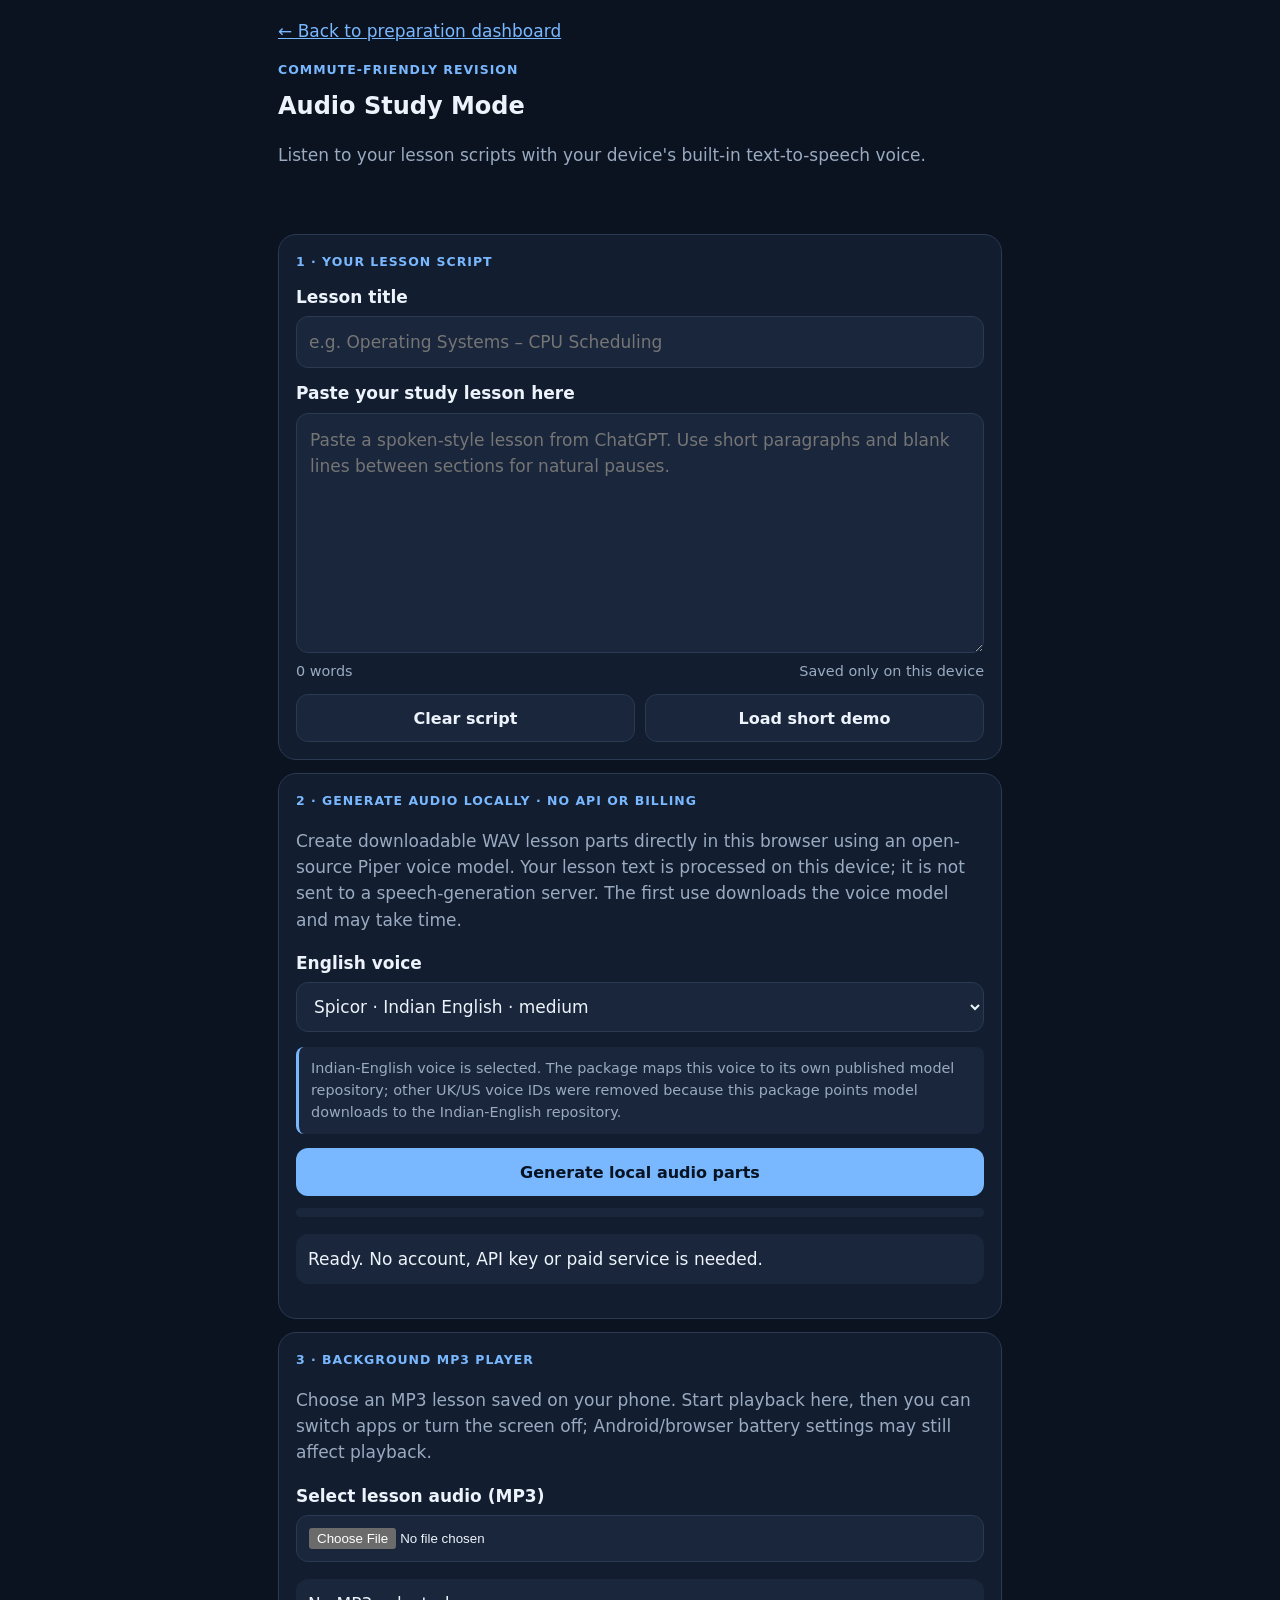
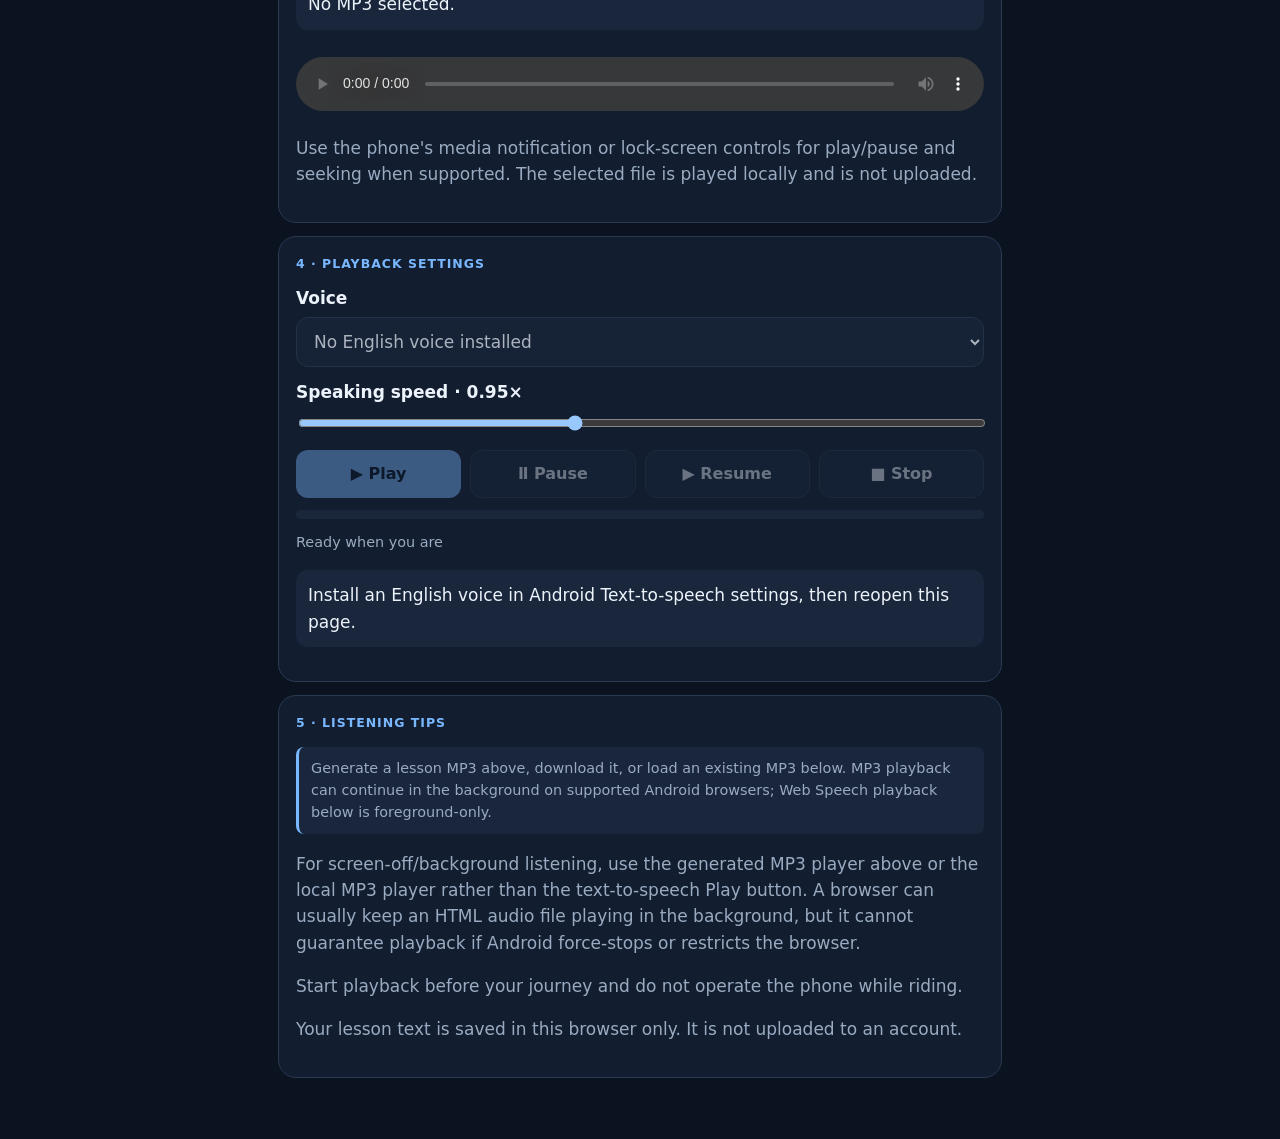
==== audio-study.html @ 4ab559c1 "Fix newline handling in long local audio scripts" ====
<!doctype html>
<html lang="en"><head><meta charset="utf-8"><meta name="viewport" content="width=device-width,initial-scale=1,viewport-fit=cover"><meta name="theme-color" content="#101827"><meta name="description" content="Listen to your TGPSC exam revision scripts"><title>Audio Study Mode | TGPSC Exam Companion</title>
<style>
:root{color-scheme:dark;--bg:#0b1220;--panel:#121d30;--panel2:#19263b;--line:#2a3a52;--text:#edf3fb;--muted:#9aabc1;--accent:#79b8ff;--good:#35c98a}*{box-sizing:border-box}body{margin:0;background:var(--bg);color:var(--text);font:17px/1.55 system-ui;padding-bottom:30px}header,main{max-width:760px;margin:auto;padding:18px}a{color:var(--accent)}h1{font-size:1.5rem;margin:8px 0}h2{font-size:1.12rem}.muted{color:var(--muted)}.card{background:var(--panel);border:1px solid var(--line);border-radius:18px;padding:17px;margin:13px 0}.eyebrow{font-size:.78rem;text-transform:uppercase;letter-spacing:.08em;color:var(--accent);font-weight:750}textarea,select{width:100%;background:var(--panel2);color:var(--text);border:1px solid var(--line);border-radius:12px;padding:13px;font:inherit}textarea{min-height:240px;resize:vertical}select{min-height:48px}.grid{display:grid;grid-template-columns:1fr 1fr;gap:10px}.btn{border:0;border-radius:12px;background:var(--accent);color:#071322;padding:13px 15px;font:700 1rem system-ui;min-height:48px}.btn.secondary{background:var(--panel2);border:1px solid var(--line);color:var(--text)}.btn:disabled{opacity:.4}.controls{display:grid;grid-template-columns:repeat(2,1fr);gap:9px;margin-top:12px}.progress{height:9px;background:var(--panel2);border-radius:9px;overflow:hidden;margin:12px 0}.progress span{display:block;height:100%;width:0;background:var(--good);transition:width .2s}.status{padding:12px;background:var(--panel2);border-radius:12px;min-height:48px}.meta{display:flex;justify-content:space-between;gap:10px;flex-wrap:wrap;font-size:.9rem;color:var(--muted)}label{display:block;font-weight:650;margin:12px 0 6px}.note{border-left:3px solid var(--accent);padding:10px 12px;background:var(--panel2);border-radius:8px;color:var(--muted);font-size:.9rem}@media(min-width:600px){.controls{grid-template-columns:repeat(4,1fr)}}
</style></head><body><header><a href="./index.html">← Back to preparation dashboard</a><div class="eyebrow" style="margin-top:16px">Commute-friendly revision</div><h1>Audio Study Mode</h1><p class="muted">Listen to your lesson scripts with your device's built-in text-to-speech voice.</p></header><main>
<section class="card"><div class="eyebrow">1 · Your lesson script</div><label for="scriptTitle">Lesson title</label><input id="scriptTitle" type="text" maxlength="100" placeholder="e.g. Operating Systems – CPU Scheduling" style="width:100%;background:var(--panel2);color:var(--text);border:1px solid var(--line);border-radius:12px;padding:12px;font:inherit">
<label for="scriptText">Paste your study lesson here</label><textarea id="scriptText" placeholder="Paste a spoken-style lesson from ChatGPT. Use short paragraphs and blank lines between sections for natural pauses."></textarea>
<div class="meta"><span id="wordCount">0 words</span><span id="saveState">Saved only on this device</span></div>
<div class="grid" style="margin-top:12px"><button class="btn secondary" id="clearBtn">Clear script</button><button class="btn secondary" id="sampleBtn">Load short demo</button></div></section>
<section class="card"><div class="eyebrow">2 · Generate audio locally · no API or billing</div><p class="muted">Create downloadable WAV lesson parts directly in this browser using an open-source Piper voice model. Your lesson text is processed on this device; it is not sent to a speech-generation server. The first use downloads the voice model and may take time.</p><label for="localVoice">English voice</label><select id="localVoice"><option value="en_IN-spicor-medium">Spicor · Indian English · medium</option></select><p class="note">Indian-English voice is selected. The package maps this voice to its own published model repository; other UK/US voice IDs were removed because this package points model downloads to the Indian-English repository.</p><button class="btn" id="generateLocalBtn" style="width:100%">Generate local audio parts</button><div class="progress"><span id="localProgressBar"></span></div><p class="status" id="localStatus" role="status">Ready. No account, API key or paid service is needed.</p><div id="localAudioParts"></div></section>
<section class="card"><div class="eyebrow">3 · Background MP3 player</div><p class="muted">Choose an MP3 lesson saved on your phone. Start playback here, then you can switch apps or turn the screen off; Android/browser battery settings may still affect playback.</p><label for="mp3File">Select lesson audio (MP3)</label><input id="mp3File" type="file" accept="audio/mpeg,.mp3,audio/*" style="width:100%;padding:12px;background:var(--panel2);color:var(--text);border:1px solid var(--line);border-radius:12px"><p class="status" id="mp3Status" role="status">No MP3 selected.</p><audio id="mp3Player" controls preload="metadata" style="width:100%;margin-top:10px"></audio><p class="muted small">Use the phone's media notification or lock-screen controls for play/pause and seeking when supported. The selected file is played locally and is not uploaded.</p></section>
<section class="card"><div class="eyebrow">4 · Playback settings</div><label for="voiceSelect">Voice</label><select id="voiceSelect"><option>Loading available voices…</option></select>
<label for="rate">Speaking speed · <span id="rateValue">0.95×</span></label><input id="rate" type="range" min="0.75" max="1.25" step="0.05" value="0.95" style="width:100%">
<div class="controls"><button class="btn" id="playBtn">▶ Play</button><button class="btn secondary" id="pauseBtn" disabled>Ⅱ Pause</button><button class="btn secondary" id="resumeBtn" disabled>▶ Resume</button><button class="btn secondary" id="stopBtn" disabled>■ Stop</button></div>
<div class="progress"><span id="progressBar"></span></div><div class="meta"><span id="progressText">Ready when you are</span><span id="chunkText"></span></div><p class="status" id="status" role="status" aria-live="polite">Paste a lesson and tap Play.</p></section>
<section class="card"><div class="eyebrow">5 · Listening tips</div><p class="note">Generate a lesson MP3 above, download it, or load an existing MP3 below. MP3 playback can continue in the background on supported Android browsers; Web Speech playback below is foreground-only.</p><p class="muted small">For screen-off/background listening, use the generated MP3 player above or the local MP3 player rather than the text-to-speech Play button. A browser can usually keep an HTML audio file playing in the background, but it cannot guarantee playback if Android force-stops or restricts the browser.</p><p class="muted small">Start playback before your journey and do not operate the phone while riding.</p><p class="muted small">Your lesson text is saved in this browser only. It is not uploaded to an account.</p></section>
</main>
<script>
(()=> {
 const $=id=>document.getElementById(id), synth=window.speechSynthesis;
 const title=$("scriptTitle"), editor=$("scriptText"), voiceSelect=$("voiceSelect"), rate=$("rate");
 const KEY="tgpscAudioStudyDraftV1"; let voices=[],chunks=[],index=0,playing=false,paused=false,runToken=0,wakeLock=null,mp3Url=null,generatedUrl=null;
 const demo="Welcome to your TGPSC CSE revision. Today we will revise the CPU instruction cycle. The main stages are fetch, decode, execute and write back. During fetch, the processor reads the next instruction from memory using the program counter. The instruction is placed in the instruction register. The program counter is updated to the next instruction address. During decode, the control unit identifies the operation and the operands. During execute, the ALU or another execution unit performs the required operation. The result may then be written to a register or memory. Remember the sequence: fetch, decode, execute, write back. A common exam trap is confusing the instruction register with the program counter. The program counter stores the address of the next instruction; the instruction register stores the current instruction. Pause and recall the four stages before moving to the next topic.";


 const localGenerateBtn=$("generateLocalBtn"),localParts=$("localAudioParts");let localWorker=null,localBusy=false;
 function splitLocalText(value){const paras=value.replace(/\r/g,"").split(/\n+/).map(x=>x.trim()).filter(Boolean),out=[];for(const para of paras){let rest=para;while(rest.length>1800){let cut=rest.lastIndexOf(" ",1800);if(cut<700)cut=1800;out.push(rest.slice(0,cut).trim());rest=rest.slice(cut).trim();}if(rest)out.push(rest);}return out;}
 function generateLocal(){const text=editor.value.trim();if(!text){$("localStatus").textContent="Paste a lesson before generating audio.";return;}if(localBusy)return;const parts=splitLocalText(text);localBusy=true;localGenerateBtn.disabled=true;localParts.innerHTML="";$("localProgressBar").style.width="0%";$("localStatus").textContent="Starting local speech engine…";localWorker=new Worker("./audio-tts-local-worker.js",{type:"module"});let current=0;localWorker.onmessage=e=>{const d=e.data||{};if(d.type==="progress"){$("localStatus").textContent=d.message||"Downloading voice model…";return;}if(d.type==="error"){$("localStatus").textContent="Local audio generation failed: "+d.message;finishLocal();return;}if(d.type==="audio"){const url=URL.createObjectURL(d.blob);const card=document.createElement("div");card.className="card";card.style.margin="12px 0";const heading=document.createElement("p");heading.textContent="Audio part "+(current+1)+" of "+parts.length;const audio=document.createElement("audio");audio.controls=true;audio.preload="none";audio.src=url;audio.style.width="100%";const link=document.createElement("a");link.href=url;link.download=(title.value.trim()||"tgpsc-lesson").replace(/[^a-z0-9-_]+/gi,"-")+"-part-"+(current+1)+".wav";link.textContent="Download WAV part "+(current+1);link.style.color="var(--accent)";card.append(heading,audio,link);localParts.appendChild(card);current++;$("localProgressBar").style.width=Math.round(current/parts.length*100)+"%";if(current<parts.length){localWorker.postMessage({type:"generate",text:parts[current],voiceId:$("localVoice").value,index:current+1,total:parts.length});}else{$("localStatus").textContent="Finished. "+parts.length+" WAV part(s) generated on this device. Download them for background listening.";finishLocal();}}};localWorker.onerror=e=>{$("localStatus").textContent="Local TTS worker error: "+(e.message||"unknown error");finishLocal();};localWorker.postMessage({type:"generate",text:parts[0],voiceId:$("localVoice").value,index:1,total:parts.length});}
 function finishLocal(){localBusy=false;localGenerateBtn.disabled=false;if(localWorker){localWorker.terminate();localWorker=null;}}
 localGenerateBtn.addEventListener("click",generateLocal);
 const mp3File=$("mp3File"),mp3Player=$("mp3Player");
 function updateMediaSession(){if(!("mediaSession" in navigator))return;try{navigator.mediaSession.metadata=new MediaMetadata({title:mp3File.files?.[0]?.name||"TGPSC Revision Lesson",artist:"TGPSC Exam Companion",album:"CSE Audio Lessons"});navigator.mediaSession.setActionHandler("play",()=>mp3Player.play());navigator.mediaSession.setActionHandler("pause",()=>mp3Player.pause());navigator.mediaSession.setActionHandler("seekbackward",d=>{mp3Player.currentTime=Math.max(0,mp3Player.currentTime-(d.seekOffset||10));});navigator.mediaSession.setActionHandler("seekforward",d=>{mp3Player.currentTime=Math.min(mp3Player.duration||Infinity,mp3Player.currentTime+(d.seekOffset||10));});navigator.mediaSession.setActionHandler("seekto",d=>{if(Number.isFinite(d.seekTime))mp3Player.currentTime=d.seekTime;});}catch(e){}}
 mp3File.addEventListener("change",()=>{const file=mp3File.files&&mp3File.files[0];if(!file)return;if(mp3Url)URL.revokeObjectURL(mp3Url);mp3Url=URL.createObjectURL(file);mp3Player.src=mp3Url;mp3Player.load();$("mp3Status").textContent="Ready: "+file.name+" · "+(file.size/1048576).toFixed(1)+" MB. Press Play.";updateMediaSession();});
 mp3Player.addEventListener("play",()=>{$("mp3Status").textContent="Playing MP3. Background playback is active where supported.";updateMediaSession();});
 mp3Player.addEventListener("pause",()=>{if(!mp3Player.ended)$("mp3Status").textContent="MP3 paused.";});
 mp3Player.addEventListener("ended",()=>{$("mp3Status").textContent="MP3 lesson finished.";});
 mp3Player.addEventListener("error",()=>{$("mp3Status").textContent="Could not play this file. Choose a valid MP3 or audio file.";});
 function save(){try{localStorage.setItem(KEY,JSON.stringify({title:title.value,text:editor.value}));$("saveState").textContent="Saved on this device";}catch(e){$("saveState").textContent="Local save unavailable";}}
 function count(){const n=editor.value.trim()?editor.value.trim().split(/\s+/).length:0;$("wordCount").textContent=n+" words";}
 function loadVoices(){voices=synth?synth.getVoices():[];const previous=voiceSelect.value;voiceSelect.innerHTML="";const usable=voices.map((v,i)=>({v,i})).filter(x=>/^en(-|$)/i.test(x.v.lang));usable.sort((a,b)=>Number(b.v.localService)-Number(a.v.localService)||Number(/^en-IN$/i.test(b.v.lang))-Number(/^en-IN$/i.test(a.v.lang)));if(!usable.length){voiceSelect.add(new Option("No English voice installed",""));voiceSelect.disabled=true;setStatus("Install an English voice in Android Text-to-speech settings, then reopen this page.");return;}voiceSelect.disabled=false;usable.forEach(x=>voiceSelect.add(new Option(x.v.name+" · "+x.v.lang,String(x.i))));voiceSelect.value=usable.some(x=>String(x.i)===previous)?previous:String(usable[0].i);}
 function makeChunks(text){const paragraphs=text.replace(/\r/g,"").split(/\n+/).map(x=>x.trim()).filter(Boolean);const out=[];for(const p of paragraphs){const sentences=p.match(/[^.!?]+[.!?]+|[^.!?]+$/g)||[p];let part="";for(let sentence of sentences){sentence=sentence.trim();while(sentence.length>180){let cut=sentence.lastIndexOf(" ",180);if(cut<80)cut=180;const piece=sentence.slice(0,cut).trim();if(piece)out.push(piece);sentence=sentence.slice(cut).trim();}if(part&&part.length+sentence.length+1>180){out.push(part);part="";}part+=(part?" ":"")+sentence;}if(part)out.push(part);}return out;}
 function setStatus(t){$("status").textContent=t;}
 function updateProgress(){const pct=chunks.length?Math.round(index/chunks.length*100):0;$("progressBar").style.width=pct+"%";$("progressText").textContent=chunks.length?(Math.min(index+1,chunks.length)+" of "+chunks.length+" sections"):"Ready when you are";$("chunkText").textContent=chunks.length?pct+"%":"";}
 function buttons(){ $("playBtn").disabled=playing||!editor.value.trim()||!synth;$("pauseBtn").disabled=!playing||paused;$("resumeBtn").disabled=!playing||!paused;$("stopBtn").disabled=!playing;}
 function releaseWakeLock(){if(wakeLock){wakeLock.release().catch(()=>{});wakeLock=null;}}
 async function requestWakeLock(){try{if("wakeLock" in navigator)wakeLock=await navigator.wakeLock.request("screen");}catch(e){/* Screen wake lock is optional and browser-controlled. */}}
 function finish(token){if(token!==runToken)return;playing=false;paused=false;releaseWakeLock();index=chunks.length;updateProgress();buttons();setStatus("Lesson finished. Replay whenever you are ready.");}
 function speakNext(token){if(token!==runToken||!playing||paused)return;if(index>=chunks.length){finish(token);return;}const u=new SpeechSynthesisUtterance(chunks[index]);const selected=voiceSelect.value;const v=selected==="default"?null:voices[Number(selected)];if(v)u.voice=v;u.rate=Number(rate.value);u.pitch=1;u.volume=1;u.lang=v?.lang||"en-IN";u.onstart=()=>{if(token===runToken)setStatus("Speaking section "+(index+1)+" of "+chunks.length);};u.onend=()=>{if(token!==runToken)return;index++;updateProgress();if(index>=chunks.length){finish(token);return;}setTimeout(()=>speakNext(token),180);};u.onerror=e=>{if(token!==runToken)return;if(e.error==="canceled"||e.error==="interrupted")return;setStatus("Speech playback error: "+e.error+". Select System default voice and try again.");playing=false;paused=false;buttons();};synth.speak(u);updateProgress();}
 function play(){if(!synth){setStatus("This browser does not support built-in speech playback. Try Chrome on Android.");return;}const text=editor.value.trim();if(!text){setStatus("Paste a lesson before starting playback.");return;}if(voiceSelect.disabled){setStatus("Install an English voice in Android Text-to-speech settings first.");return;}runToken++;synth.cancel();releaseWakeLock();chunks=makeChunks(text);index=0;playing=true;paused=false;const token=runToken;buttons();setStatus("Starting English audio…");requestWakeLock();updateProgress();speakNext(token);}
 function pause(){if(playing&&!paused){synth.pause();paused=true;buttons();setStatus("Paused. Press Resume to continue.");}}
 function resume(){if(playing&&paused){synth.resume();paused=false;buttons();setStatus("Playback resumed.");}}
 function stop(){runToken++;if(synth)synth.cancel();playing=false;paused=false;releaseWakeLock();index=0;updateProgress();buttons();setStatus("Playback stopped.");}
 try{const saved=JSON.parse(localStorage.getItem(KEY)||"{}");title.value=saved.title||"";editor.value=saved.text||"";}catch(e){}
 count();loadVoices();if(synth)synth.onvoiceschanged=loadVoices;
 title.addEventListener("input",save);editor.addEventListener("input",()=>{count();save();buttons()});rate.addEventListener("input",()=>{$("rateValue").textContent=Number(rate.value).toFixed(2)+"×"});$("playBtn").addEventListener("click",play);$("pauseBtn").addEventListener("click",pause);$("resumeBtn").addEventListener("click",resume);$("stopBtn").addEventListener("click",stop);
 $("clearBtn").addEventListener("click",()=>{stop();title.value="";editor.value="";save();count();buttons();setStatus("Script cleared.");});
 $("sampleBtn").addEventListener("click",()=>{stop();title.value="CPU Instruction Cycle – Short Demo";editor.value=demo;save();count();buttons();setStatus("Demo loaded. Press Play to listen.");});
 buttons();updateProgress();window.addEventListener("pagehide",()=>{if(synth)synth.cancel();});
})();
</script></body></html>
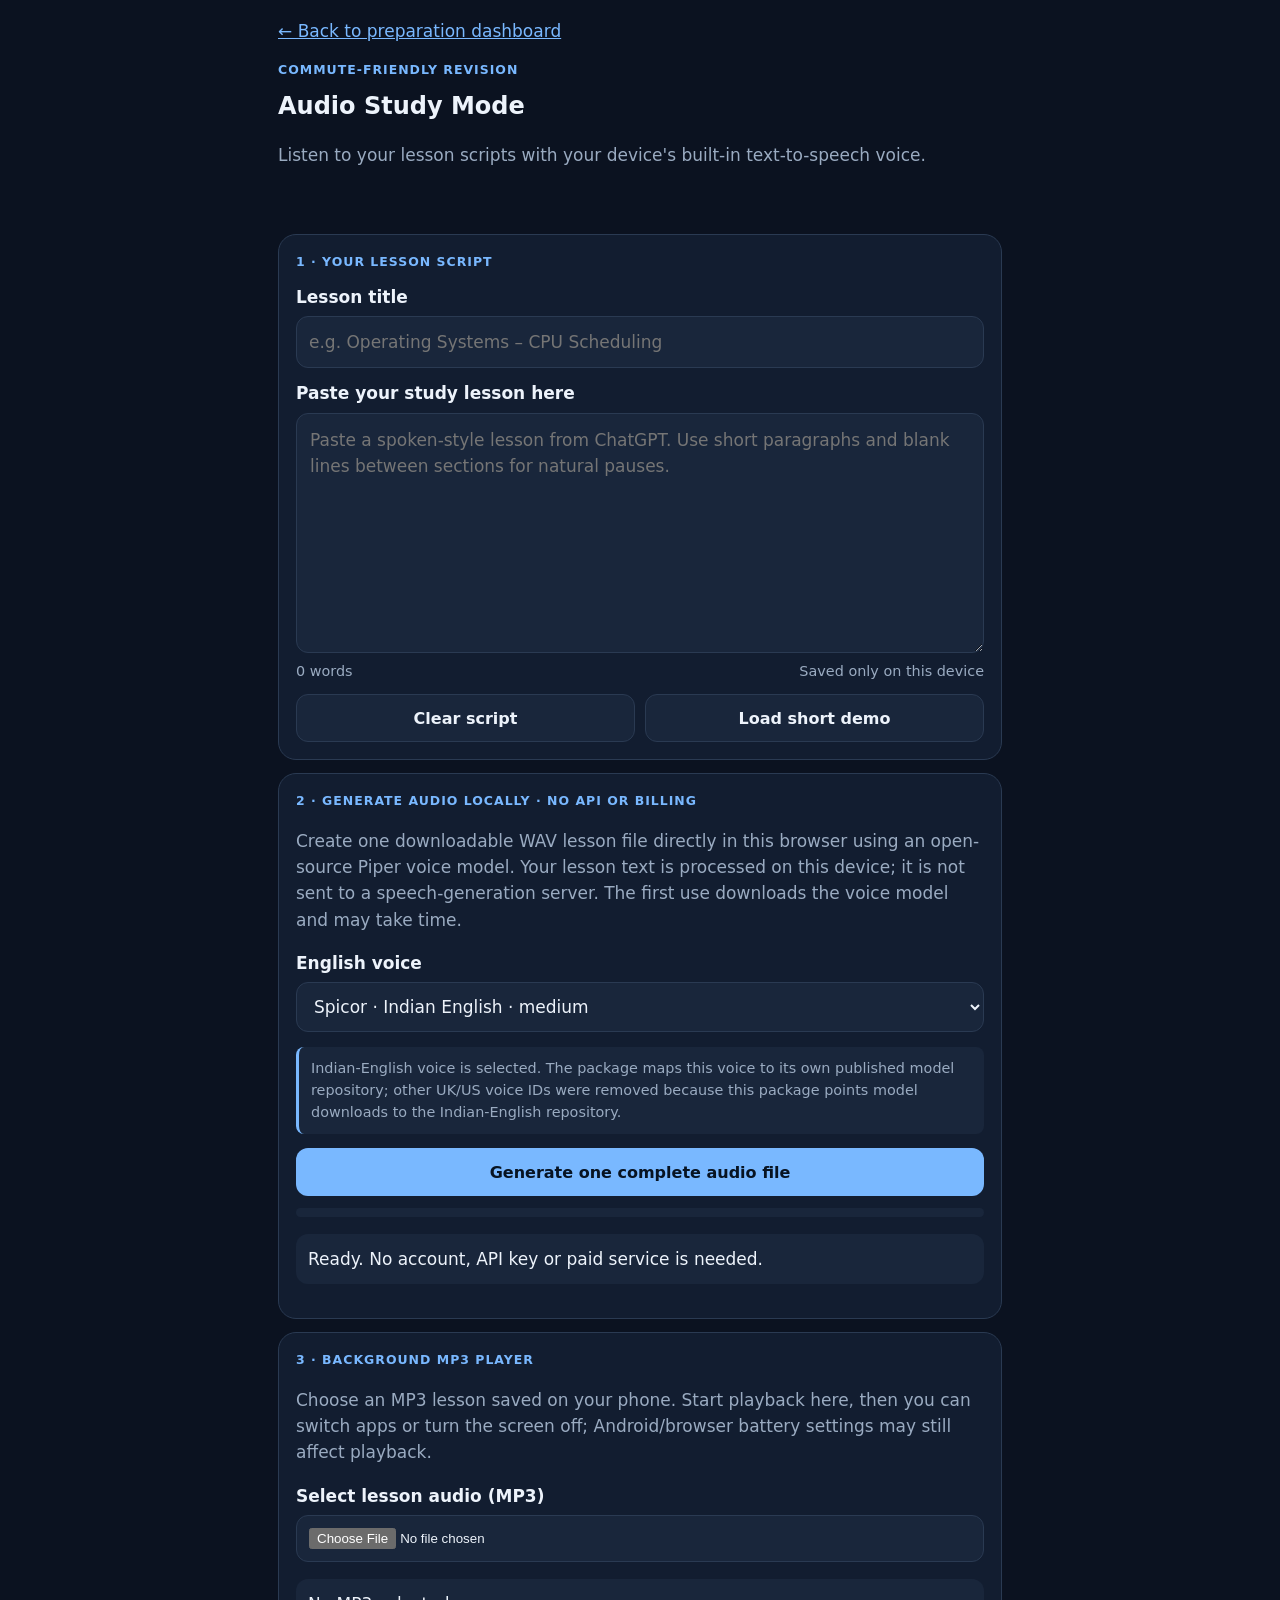
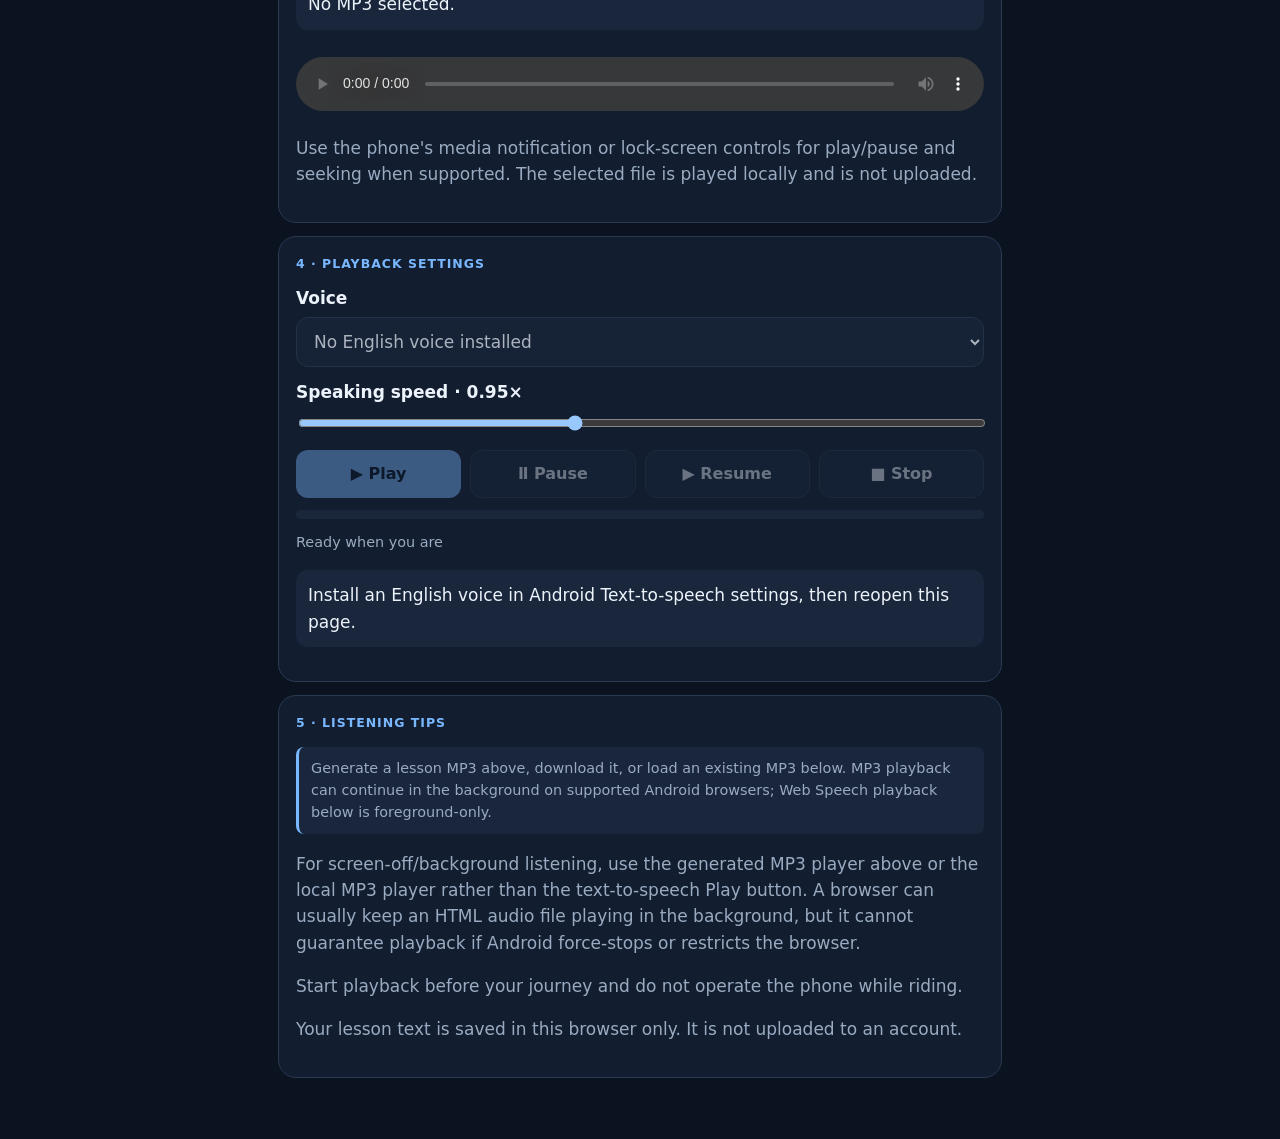
==== commit 66a9c191: "Generate one combined WAV lesson instead of separate audio files" ====
--- a/audio-study.html
+++ b/audio-study.html
@@ -7,7 +7,7 @@
 <label for="scriptText">Paste your study lesson here</label><textarea id="scriptText" placeholder="Paste a spoken-style lesson from ChatGPT. Use short paragraphs and blank lines between sections for natural pauses."></textarea>
 <div class="meta"><span id="wordCount">0 words</span><span id="saveState">Saved only on this device</span></div>
 <div class="grid" style="margin-top:12px"><button class="btn secondary" id="clearBtn">Clear script</button><button class="btn secondary" id="sampleBtn">Load short demo</button></div></section>
-<section class="card"><div class="eyebrow">2 · Generate audio locally · no API or billing</div><p class="muted">Create downloadable WAV lesson parts directly in this browser using an open-source Piper voice model. Your lesson text is processed on this device; it is not sent to a speech-generation server. The first use downloads the voice model and may take time.</p><label for="localVoice">English voice</label><select id="localVoice"><option value="en_IN-spicor-medium">Spicor · Indian English · medium</option></select><p class="note">Indian-English voice is selected. The package maps this voice to its own published model repository; other UK/US voice IDs were removed because this package points model downloads to the Indian-English repository.</p><button class="btn" id="generateLocalBtn" style="width:100%">Generate local audio parts</button><div class="progress"><span id="localProgressBar"></span></div><p class="status" id="localStatus" role="status">Ready. No account, API key or paid service is needed.</p><div id="localAudioParts"></div></section>
+<section class="card"><div class="eyebrow">2 · Generate audio locally · no API or billing</div><p class="muted">Create one downloadable WAV lesson file directly in this browser using an open-source Piper voice model. Your lesson text is processed on this device; it is not sent to a speech-generation server. The first use downloads the voice model and may take time.</p><label for="localVoice">English voice</label><select id="localVoice"><option value="en_IN-spicor-medium">Spicor · Indian English · medium</option></select><p class="note">Indian-English voice is selected. The package maps this voice to its own published model repository; other UK/US voice IDs were removed because this package points model downloads to the Indian-English repository.</p><button class="btn" id="generateLocalBtn" style="width:100%">Generate one complete audio file</button><div class="progress"><span id="localProgressBar"></span></div><p class="status" id="localStatus" role="status">Ready. No account, API key or paid service is needed.</p><div id="localAudioParts"></div></section>
 <section class="card"><div class="eyebrow">3 · Background MP3 player</div><p class="muted">Choose an MP3 lesson saved on your phone. Start playback here, then you can switch apps or turn the screen off; Android/browser battery settings may still affect playback.</p><label for="mp3File">Select lesson audio (MP3)</label><input id="mp3File" type="file" accept="audio/mpeg,.mp3,audio/*" style="width:100%;padding:12px;background:var(--panel2);color:var(--text);border:1px solid var(--line);border-radius:12px"><p class="status" id="mp3Status" role="status">No MP3 selected.</p><audio id="mp3Player" controls preload="metadata" style="width:100%;margin-top:10px"></audio><p class="muted small">Use the phone's media notification or lock-screen controls for play/pause and seeking when supported. The selected file is played locally and is not uploaded.</p></section>
 <section class="card"><div class="eyebrow">4 · Playback settings</div><label for="voiceSelect">Voice</label><select id="voiceSelect"><option>Loading available voices…</option></select>
 <label for="rate">Speaking speed · <span id="rateValue">0.95×</span></label><input id="rate" type="range" min="0.75" max="1.25" step="0.05" value="0.95" style="width:100%">
@@ -24,8 +24,27 @@
 
 
  const localGenerateBtn=$("generateLocalBtn"),localParts=$("localAudioParts");let localWorker=null,localBusy=false;
- function splitLocalText(value){const paras=value.replace(/\r/g,"").split(/\n+/).map(x=>x.trim()).filter(Boolean),out=[];for(const para of paras){let rest=para;while(rest.length>1800){let cut=rest.lastIndexOf(" ",1800);if(cut<700)cut=1800;out.push(rest.slice(0,cut).trim());rest=rest.slice(cut).trim();}if(rest)out.push(rest);}return out;}
- function generateLocal(){const text=editor.value.trim();if(!text){$("localStatus").textContent="Paste a lesson before generating audio.";return;}if(localBusy)return;const parts=splitLocalText(text);localBusy=true;localGenerateBtn.disabled=true;localParts.innerHTML="";$("localProgressBar").style.width="0%";$("localStatus").textContent="Starting local speech engine…";localWorker=new Worker("./audio-tts-local-worker.js",{type:"module"});let current=0;localWorker.onmessage=e=>{const d=e.data||{};if(d.type==="progress"){$("localStatus").textContent=d.message||"Downloading voice model…";return;}if(d.type==="error"){$("localStatus").textContent="Local audio generation failed: "+d.message;finishLocal();return;}if(d.type==="audio"){const url=URL.createObjectURL(d.blob);const card=document.createElement("div");card.className="card";card.style.margin="12px 0";const heading=document.createElement("p");heading.textContent="Audio part "+(current+1)+" of "+parts.length;const audio=document.createElement("audio");audio.controls=true;audio.preload="none";audio.src=url;audio.style.width="100%";const link=document.createElement("a");link.href=url;link.download=(title.value.trim()||"tgpsc-lesson").replace(/[^a-z0-9-_]+/gi,"-")+"-part-"+(current+1)+".wav";link.textContent="Download WAV part "+(current+1);link.style.color="var(--accent)";card.append(heading,audio,link);localParts.appendChild(card);current++;$("localProgressBar").style.width=Math.round(current/parts.length*100)+"%";if(current<parts.length){localWorker.postMessage({type:"generate",text:parts[current],voiceId:$("localVoice").value,index:current+1,total:parts.length});}else{$("localStatus").textContent="Finished. "+parts.length+" WAV part(s) generated on this device. Download them for background listening.";finishLocal();}}};localWorker.onerror=e=>{$("localStatus").textContent="Local TTS worker error: "+(e.message||"unknown error");finishLocal();};localWorker.postMessage({type:"generate",text:parts[0],voiceId:$("localVoice").value,index:1,total:parts.length});}
+ function splitLocalText(value){const paras=value.replace(/\\r/g,"").split(/\\n+/).map(x=>x.trim()).filter(Boolean),out=[];for(const para of paras){let rest=para;while(rest.length>1800){let cut=Math.max(rest.lastIndexOf(". ",1800),rest.lastIndexOf("? ",1800),rest.lastIndexOf("! ",1800),rest.lastIndexOf("; ",1800));if(cut<700)cut=rest.lastIndexOf(" ",1800);if(cut<700)cut=1800;else if(rest[cut]==="."||rest[cut]==="?"||rest[cut]==="!")cut+=1;out.push(rest.slice(0,cut).trim());rest=rest.slice(cut).trim();}if(rest)out.push(rest);}return out;}
+ async function combineWavBlobs(blobs){
+   if(!blobs.length)throw new Error("No audio chunks were generated.");
+   const pcmParts=[];let header=null,dataSizeOffset=-1,totalData=0,formatBytes=null;
+   for(let i=0;i<blobs.length;i++){
+     const bytes=new Uint8Array(await blobs[i].arrayBuffer());
+     if(bytes.length<44||String.fromCharCode(...bytes.subarray(0,4))!=="RIFF"||String.fromCharCode(...bytes.subarray(8,12))!=="WAVE")throw new Error("Audio part "+(i+1)+" is not a standard WAV file.");
+     const view=new DataView(bytes.buffer,bytes.byteOffset,bytes.byteLength);let offset=12,dataStart=-1,dataLength=0,fmt=null,fmtStart=-1,fmtLength=0;
+     while(offset+8<=bytes.length){const id=String.fromCharCode(...bytes.subarray(offset,offset+4));const size=view.getUint32(offset+4,true);const body=offset+8;if(body+size>bytes.length)throw new Error("Audio part "+(i+1)+" has a damaged WAV chunk.");if(id==="fmt "){fmt=bytes.slice(body,body+size);fmtStart=body;fmtLength=size;}if(id==="data"){dataStart=body;dataLength=size;dataSizeOffset=offset+4;if(i===0)header=bytes.slice(0,body);break;}offset=body+size+(size%2);}
+     if(dataStart<0||!fmt)throw new Error("Audio part "+(i+1)+" is missing WAV format or audio data.");
+     if(i===0)formatBytes=fmt;else if(fmt.length!==formatBytes.length||fmt.some((v,j)=>v!==formatBytes[j]))throw new Error("Audio parts use different WAV formats and cannot be safely combined.");
+     pcmParts.push(bytes.slice(dataStart,dataStart+dataLength));totalData+=dataLength;blobs[i]=null;
+   }
+   if(totalData>0xffffffff||header.length-8+totalData>0xffffffff)throw new Error("The combined WAV is larger than the 4 GB WAV format limit. Please generate shorter lesson sections.");
+   const outputHeader=header.slice();const headerView=new DataView(outputHeader.buffer,outputHeader.byteOffset,outputHeader.byteLength);
+   headerView.setUint32(4,outputHeader.length-8+totalData,true);
+   // The data chunk size field is the final four bytes of the preserved header.
+   headerView.setUint32(outputHeader.length-4,totalData,true);
+   return new Blob([outputHeader,...pcmParts],{type:"audio/wav"});
+ }
+ function generateLocal(){const text=editor.value.trim();if(!text){$("localStatus").textContent="Paste a lesson before generating audio.";return;}if(localBusy)return;const parts=splitLocalText(text);localBusy=true;localGenerateBtn.disabled=true;localParts.innerHTML="";$("localProgressBar").style.width="0%";$("localStatus").textContent="Preparing one audio file from "+parts.length+" internal text sections…";localWorker=new Worker("./audio-tts-local-worker.js",{type:"module"});let current=0;const audioBlobs=[];localWorker.onmessage=async e=>{const d=e.data||{};if(d.type==="progress"){$("localStatus").textContent=d.message||"Downloading voice model…";return;}if(d.type==="error"){$("localStatus").textContent="Local audio generation failed: "+d.message;finishLocal();return;}if(d.type==="audio"){audioBlobs.push(d.blob);current++;$("localProgressBar").style.width=Math.round(current/parts.length*90)+"%";$("localStatus").textContent="Generating speech section "+current+" of "+parts.length+"…";if(current<parts.length){localWorker.postMessage({type:"generate",text:parts[current],voiceId:$("localVoice").value,index:current+1,total:parts.length});}else{try{$("localStatus").textContent="Combining "+parts.length+" sections into one WAV file…";const combined=await combineWavBlobs(audioBlobs);if(generatedUrl)URL.revokeObjectURL(generatedUrl);generatedUrl=URL.createObjectURL(combined);const card=document.createElement("div");card.className="card";card.style.margin="12px 0";const heading=document.createElement("p");heading.textContent="Complete lesson · one audio file";const audio=document.createElement("audio");audio.controls=true;audio.preload="metadata";audio.src=generatedUrl;audio.style.width="100%";const link=document.createElement("a");link.href=generatedUrl;link.download=(title.value.trim()||"tgpsc-lesson").replace(/[^a-z0-9-_]+/gi,"-")+".wav";link.textContent="Download complete lesson (WAV)";link.style.display="inline-block";link.style.marginTop="12px";link.style.color="var(--accent)";card.append(heading,audio,link);localParts.appendChild(card);$("localProgressBar").style.width="100%";$("localStatus").textContent="Finished. One complete WAV file generated on this device ("+(combined.size/1048576).toFixed(1)+" MB).";}catch(error){$("localStatus").textContent="Audio was generated, but combining failed: "+(error.message||String(error));}finally{finishLocal();}}}};localWorker.onerror=e=>{$("localStatus").textContent="Local TTS worker error: "+(e.message||"unknown error");finishLocal();};localWorker.postMessage({type:"generate",text:parts[0],voiceId:$("localVoice").value,index:1,total:parts.length});}
  function finishLocal(){localBusy=false;localGenerateBtn.disabled=false;if(localWorker){localWorker.terminate();localWorker=null;}}
  localGenerateBtn.addEventListener("click",generateLocal);
  const mp3File=$("mp3File"),mp3Player=$("mp3Player");
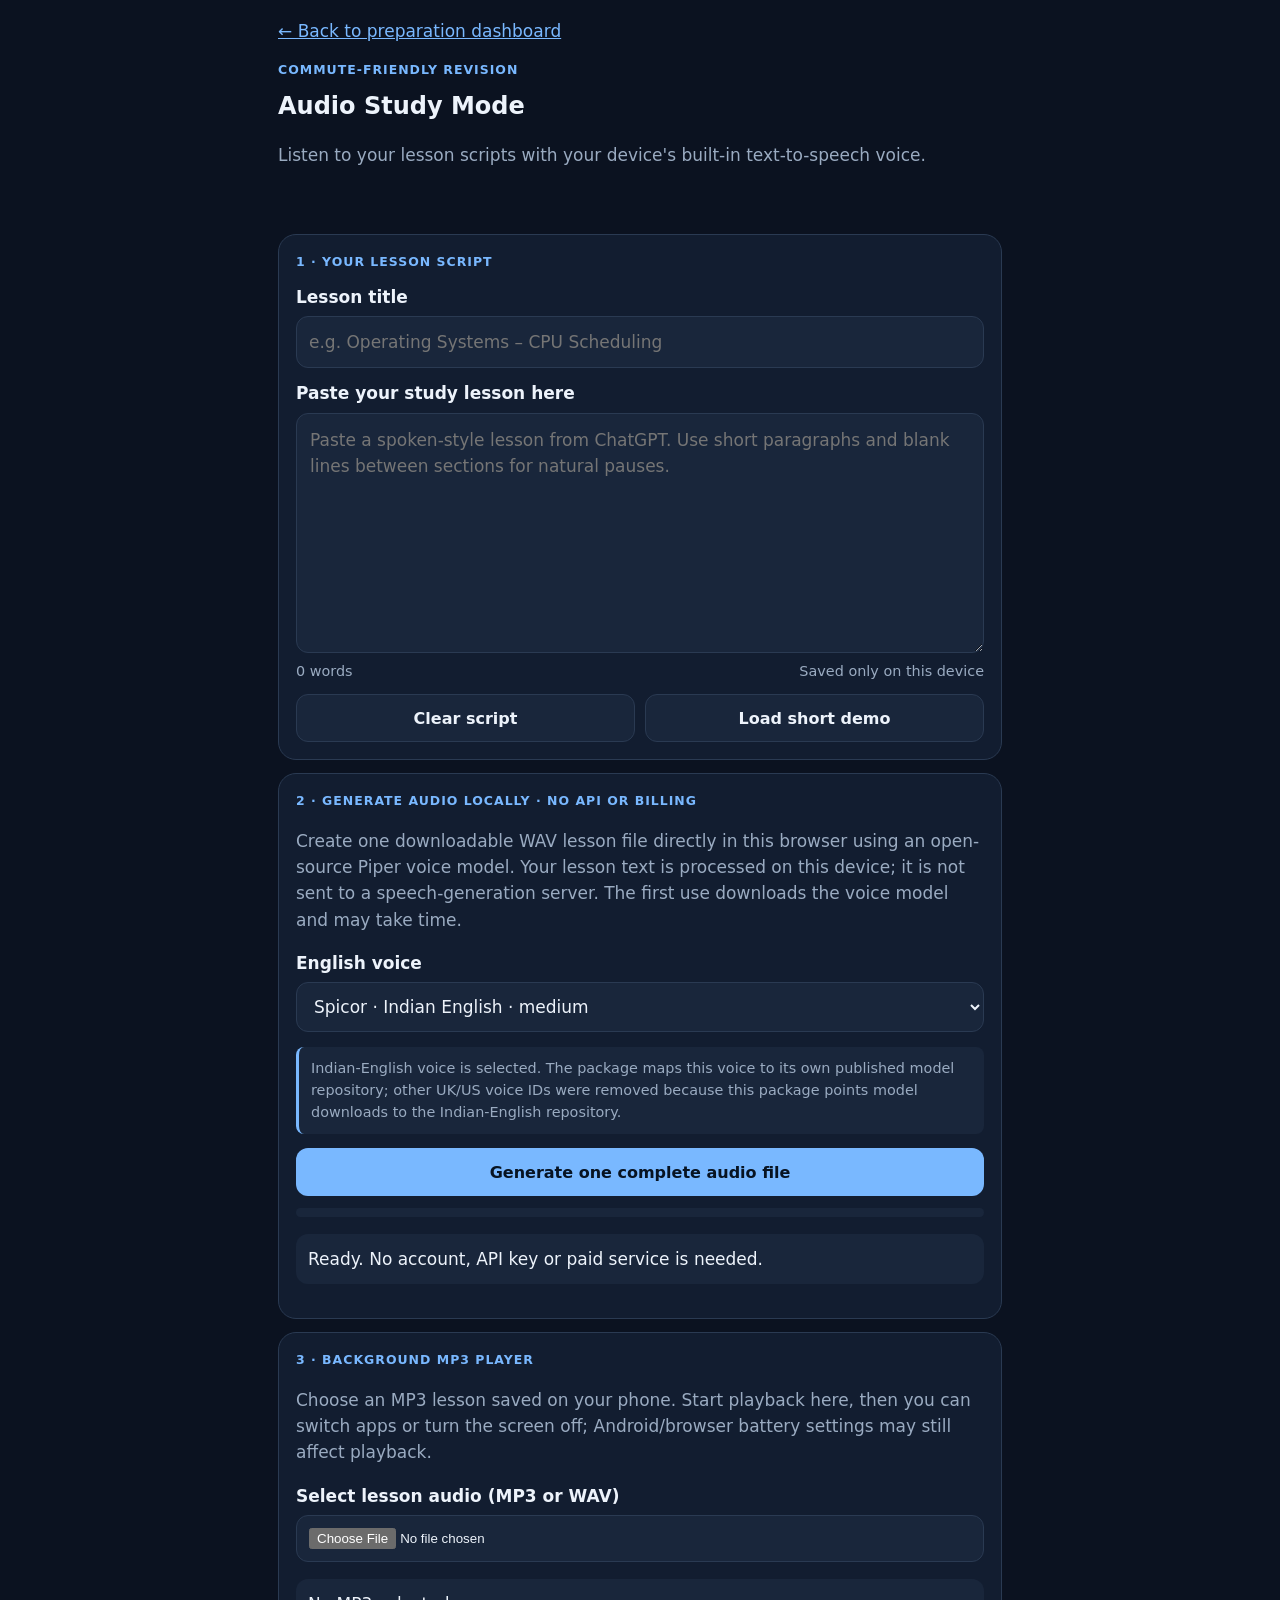
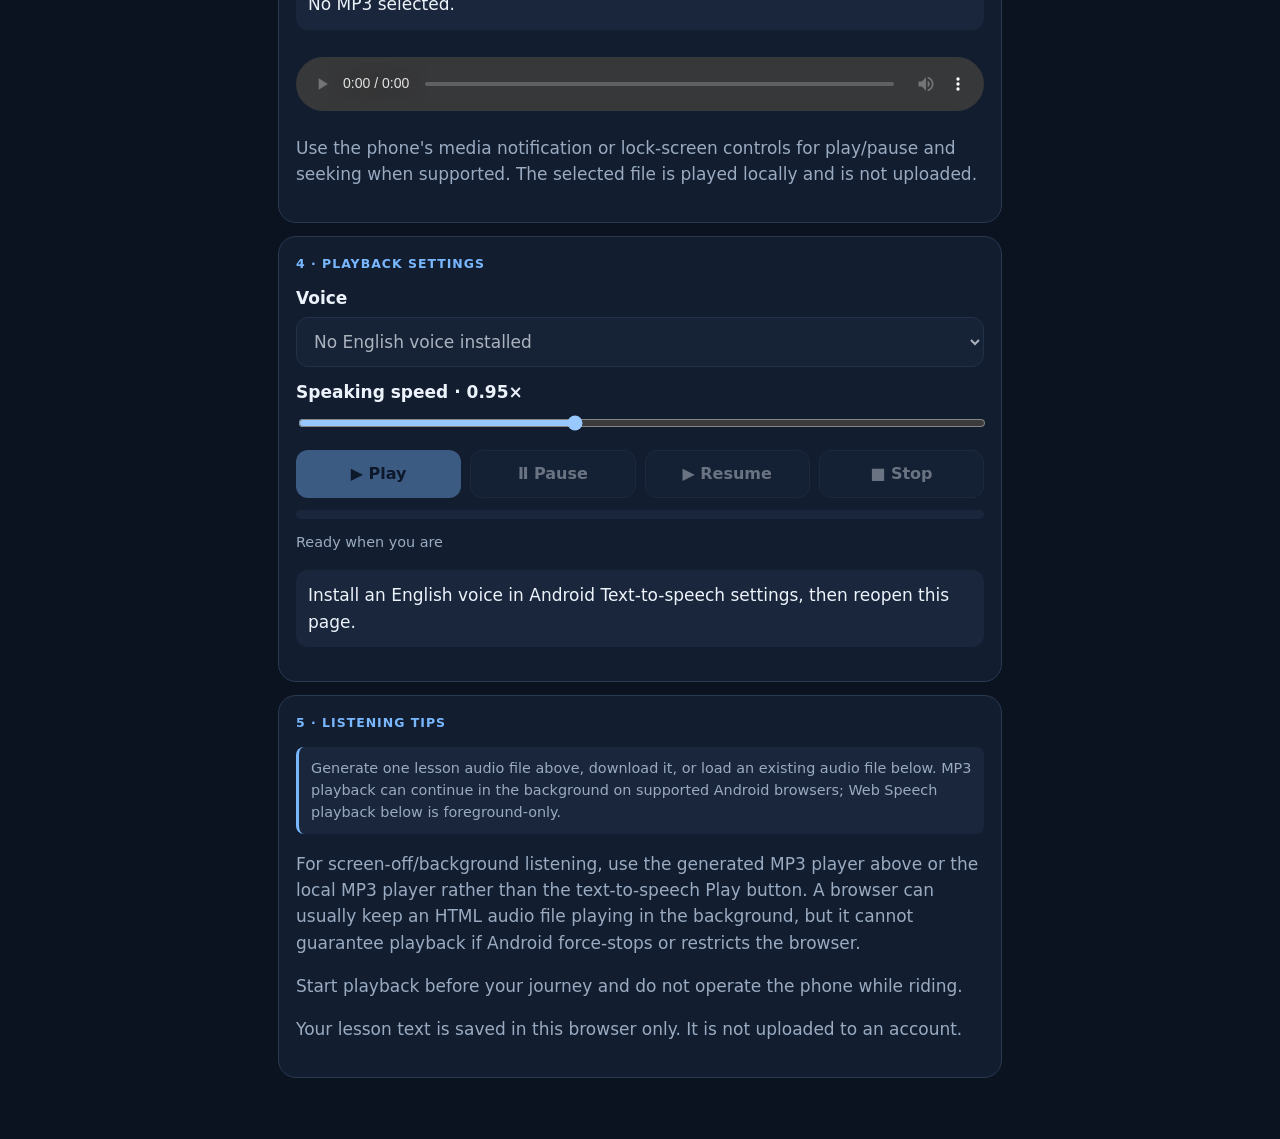
==== commit 16559fea: "Clarify single WAV output and support WAV in audio player" ====
--- a/audio-study.html
+++ b/audio-study.html
@@ -8,12 +8,12 @@
 <div class="meta"><span id="wordCount">0 words</span><span id="saveState">Saved only on this device</span></div>
 <div class="grid" style="margin-top:12px"><button class="btn secondary" id="clearBtn">Clear script</button><button class="btn secondary" id="sampleBtn">Load short demo</button></div></section>
 <section class="card"><div class="eyebrow">2 · Generate audio locally · no API or billing</div><p class="muted">Create one downloadable WAV lesson file directly in this browser using an open-source Piper voice model. Your lesson text is processed on this device; it is not sent to a speech-generation server. The first use downloads the voice model and may take time.</p><label for="localVoice">English voice</label><select id="localVoice"><option value="en_IN-spicor-medium">Spicor · Indian English · medium</option></select><p class="note">Indian-English voice is selected. The package maps this voice to its own published model repository; other UK/US voice IDs were removed because this package points model downloads to the Indian-English repository.</p><button class="btn" id="generateLocalBtn" style="width:100%">Generate one complete audio file</button><div class="progress"><span id="localProgressBar"></span></div><p class="status" id="localStatus" role="status">Ready. No account, API key or paid service is needed.</p><div id="localAudioParts"></div></section>
-<section class="card"><div class="eyebrow">3 · Background MP3 player</div><p class="muted">Choose an MP3 lesson saved on your phone. Start playback here, then you can switch apps or turn the screen off; Android/browser battery settings may still affect playback.</p><label for="mp3File">Select lesson audio (MP3)</label><input id="mp3File" type="file" accept="audio/mpeg,.mp3,audio/*" style="width:100%;padding:12px;background:var(--panel2);color:var(--text);border:1px solid var(--line);border-radius:12px"><p class="status" id="mp3Status" role="status">No MP3 selected.</p><audio id="mp3Player" controls preload="metadata" style="width:100%;margin-top:10px"></audio><p class="muted small">Use the phone's media notification or lock-screen controls for play/pause and seeking when supported. The selected file is played locally and is not uploaded.</p></section>
+<section class="card"><div class="eyebrow">3 · Background MP3 player</div><p class="muted">Choose an MP3 lesson saved on your phone. Start playback here, then you can switch apps or turn the screen off; Android/browser battery settings may still affect playback.</p><label for="mp3File">Select lesson audio (MP3 or WAV)</label><input id="mp3File" type="file" accept="audio/mpeg,.mp3,audio/*" style="width:100%;padding:12px;background:var(--panel2);color:var(--text);border:1px solid var(--line);border-radius:12px"><p class="status" id="mp3Status" role="status">No MP3 selected.</p><audio id="mp3Player" controls preload="metadata" style="width:100%;margin-top:10px"></audio><p class="muted small">Use the phone's media notification or lock-screen controls for play/pause and seeking when supported. The selected file is played locally and is not uploaded.</p></section>
 <section class="card"><div class="eyebrow">4 · Playback settings</div><label for="voiceSelect">Voice</label><select id="voiceSelect"><option>Loading available voices…</option></select>
 <label for="rate">Speaking speed · <span id="rateValue">0.95×</span></label><input id="rate" type="range" min="0.75" max="1.25" step="0.05" value="0.95" style="width:100%">
 <div class="controls"><button class="btn" id="playBtn">▶ Play</button><button class="btn secondary" id="pauseBtn" disabled>Ⅱ Pause</button><button class="btn secondary" id="resumeBtn" disabled>▶ Resume</button><button class="btn secondary" id="stopBtn" disabled>■ Stop</button></div>
 <div class="progress"><span id="progressBar"></span></div><div class="meta"><span id="progressText">Ready when you are</span><span id="chunkText"></span></div><p class="status" id="status" role="status" aria-live="polite">Paste a lesson and tap Play.</p></section>
-<section class="card"><div class="eyebrow">5 · Listening tips</div><p class="note">Generate a lesson MP3 above, download it, or load an existing MP3 below. MP3 playback can continue in the background on supported Android browsers; Web Speech playback below is foreground-only.</p><p class="muted small">For screen-off/background listening, use the generated MP3 player above or the local MP3 player rather than the text-to-speech Play button. A browser can usually keep an HTML audio file playing in the background, but it cannot guarantee playback if Android force-stops or restricts the browser.</p><p class="muted small">Start playback before your journey and do not operate the phone while riding.</p><p class="muted small">Your lesson text is saved in this browser only. It is not uploaded to an account.</p></section>
+<section class="card"><div class="eyebrow">5 · Listening tips</div><p class="note">Generate one lesson audio file above, download it, or load an existing audio file below. MP3 playback can continue in the background on supported Android browsers; Web Speech playback below is foreground-only.</p><p class="muted small">For screen-off/background listening, use the generated MP3 player above or the local MP3 player rather than the text-to-speech Play button. A browser can usually keep an HTML audio file playing in the background, but it cannot guarantee playback if Android force-stops or restricts the browser.</p><p class="muted small">Start playback before your journey and do not operate the phone while riding.</p><p class="muted small">Your lesson text is saved in this browser only. It is not uploaded to an account.</p></section>
 </main>
 <script>
 (()=> {
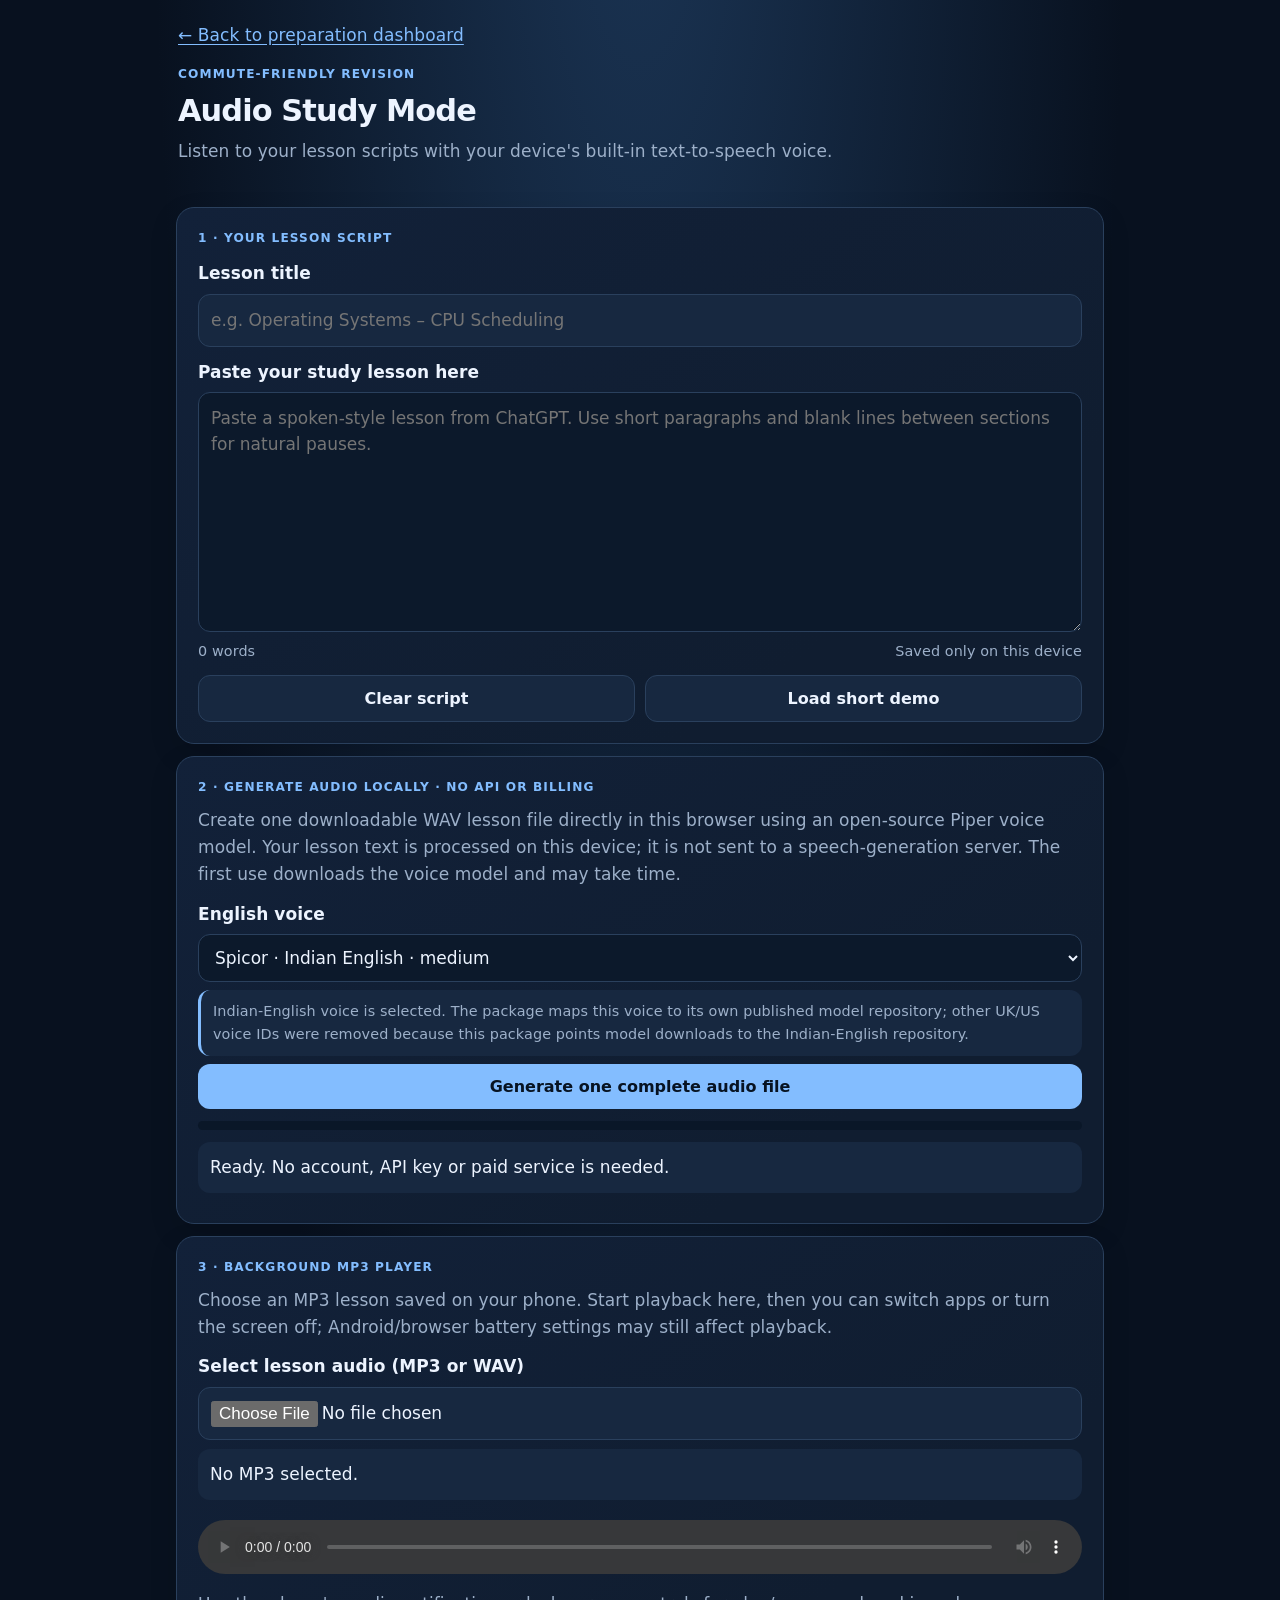
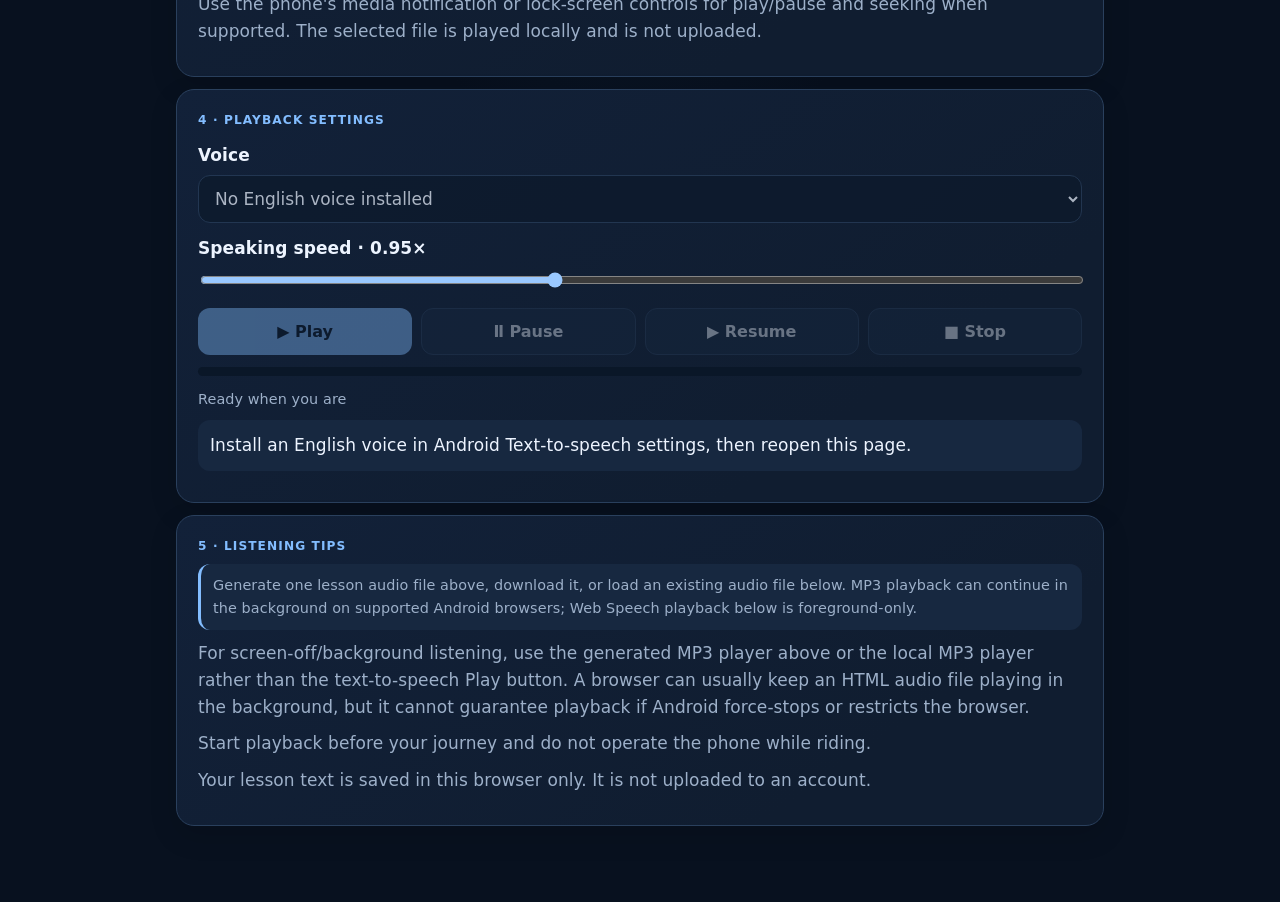
==== commit e13730d7: "Apply shared responsive UI refresh across app" ====
--- a/audio-study.html
+++ b/audio-study.html
@@ -2,7 +2,7 @@
 <html lang="en"><head><meta charset="utf-8"><meta name="viewport" content="width=device-width,initial-scale=1,viewport-fit=cover"><meta name="theme-color" content="#101827"><meta name="description" content="Listen to your TGPSC exam revision scripts"><title>Audio Study Mode | TGPSC Exam Companion</title>
 <style>
 :root{color-scheme:dark;--bg:#0b1220;--panel:#121d30;--panel2:#19263b;--line:#2a3a52;--text:#edf3fb;--muted:#9aabc1;--accent:#79b8ff;--good:#35c98a}*{box-sizing:border-box}body{margin:0;background:var(--bg);color:var(--text);font:17px/1.55 system-ui;padding-bottom:30px}header,main{max-width:760px;margin:auto;padding:18px}a{color:var(--accent)}h1{font-size:1.5rem;margin:8px 0}h2{font-size:1.12rem}.muted{color:var(--muted)}.card{background:var(--panel);border:1px solid var(--line);border-radius:18px;padding:17px;margin:13px 0}.eyebrow{font-size:.78rem;text-transform:uppercase;letter-spacing:.08em;color:var(--accent);font-weight:750}textarea,select{width:100%;background:var(--panel2);color:var(--text);border:1px solid var(--line);border-radius:12px;padding:13px;font:inherit}textarea{min-height:240px;resize:vertical}select{min-height:48px}.grid{display:grid;grid-template-columns:1fr 1fr;gap:10px}.btn{border:0;border-radius:12px;background:var(--accent);color:#071322;padding:13px 15px;font:700 1rem system-ui;min-height:48px}.btn.secondary{background:var(--panel2);border:1px solid var(--line);color:var(--text)}.btn:disabled{opacity:.4}.controls{display:grid;grid-template-columns:repeat(2,1fr);gap:9px;margin-top:12px}.progress{height:9px;background:var(--panel2);border-radius:9px;overflow:hidden;margin:12px 0}.progress span{display:block;height:100%;width:0;background:var(--good);transition:width .2s}.status{padding:12px;background:var(--panel2);border-radius:12px;min-height:48px}.meta{display:flex;justify-content:space-between;gap:10px;flex-wrap:wrap;font-size:.9rem;color:var(--muted)}label{display:block;font-weight:650;margin:12px 0 6px}.note{border-left:3px solid var(--accent);padding:10px 12px;background:var(--panel2);border-radius:8px;color:var(--muted);font-size:.9rem}@media(min-width:600px){.controls{grid-template-columns:repeat(4,1fr)}}
-</style></head><body><header><a href="./index.html">← Back to preparation dashboard</a><div class="eyebrow" style="margin-top:16px">Commute-friendly revision</div><h1>Audio Study Mode</h1><p class="muted">Listen to your lesson scripts with your device's built-in text-to-speech voice.</p></header><main>
+</style><link rel="stylesheet" href="./app-ui.css"></head><body><header><a href="./index.html">← Back to preparation dashboard</a><div class="eyebrow" style="margin-top:16px">Commute-friendly revision</div><h1>Audio Study Mode</h1><p class="muted">Listen to your lesson scripts with your device's built-in text-to-speech voice.</p></header><main>
 <section class="card"><div class="eyebrow">1 · Your lesson script</div><label for="scriptTitle">Lesson title</label><input id="scriptTitle" type="text" maxlength="100" placeholder="e.g. Operating Systems – CPU Scheduling" style="width:100%;background:var(--panel2);color:var(--text);border:1px solid var(--line);border-radius:12px;padding:12px;font:inherit">
 <label for="scriptText">Paste your study lesson here</label><textarea id="scriptText" placeholder="Paste a spoken-style lesson from ChatGPT. Use short paragraphs and blank lines between sections for natural pauses."></textarea>
 <div class="meta"><span id="wordCount">0 words</span><span id="saveState">Saved only on this device</span></div>
@@ -24,7 +24,7 @@
 
 
  const localGenerateBtn=$("generateLocalBtn"),localParts=$("localAudioParts");let localWorker=null,localBusy=false;
- function splitLocalText(value){const paras=value.replace(/\\r/g,"").split(/\\n+/).map(x=>x.trim()).filter(Boolean),out=[];for(const para of paras){let rest=para;while(rest.length>1800){let cut=Math.max(rest.lastIndexOf(". ",1800),rest.lastIndexOf("? ",1800),rest.lastIndexOf("! ",1800),rest.lastIndexOf("; ",1800));if(cut<700)cut=rest.lastIndexOf(" ",1800);if(cut<700)cut=1800;else if(rest[cut]==="."||rest[cut]==="?"||rest[cut]==="!")cut+=1;out.push(rest.slice(0,cut).trim());rest=rest.slice(cut).trim();}if(rest)out.push(rest);}return out;}
+ function splitLocalText(value){const paras=value.replace(/\\r/g,"").split(/\\n+/).map(x=>x.trim()).filter(Boolean),out=[];for(const para of paras){let rest=para;while(rest.length>2400){let cut=Math.max(rest.lastIndexOf(". ",2400),rest.lastIndexOf("? ",2400),rest.lastIndexOf("! ",2400),rest.lastIndexOf("; ",2400));if(cut<700)cut=rest.lastIndexOf(" ",2400);if(cut<700)cut=1800;else if(rest[cut]==="."||rest[cut]==="?"||rest[cut]==="!")cut+=1;out.push(rest.slice(0,cut).trim());rest=rest.slice(cut).trim();}if(rest)out.push(rest);}return out;}
  async function combineWavBlobs(blobs){
    if(!blobs.length)throw new Error("No audio chunks were generated.");
    const pcmParts=[];let header=null,dataSizeOffset=-1,totalData=0,formatBytes=null;
--- a/app-ui.css
+++ b/app-ui.css
@@ -0,0 +1,42 @@
+/* Shared TGPSC Exam Companion UI system — v1 */
+:root{color-scheme:dark;--bg:#08111f;--panel:#101d30;--panel2:#172840;--line:#2a405d;--text:#edf4ff;--muted:#9db0c9;--accent:#83bdff;--good:#42d6a0;--warn:#ffd477;--bad:#ff8585;--focus:#ffe08a;--radius:18px}
+*{box-sizing:border-box}
+html{scroll-behavior:smooth;-webkit-text-size-adjust:100%}
+body{background:radial-gradient(ellipse at 50% -12%,#1b3555 0%,var(--bg) 54%);color:var(--text);font:16px/1.6 system-ui,-apple-system,BlinkMacSystemFont,"Segoe UI",sans-serif;letter-spacing:.005em}
+header,main{max-width:900px;margin-inline:auto}
+header{padding:22px 18px 10px}
+main{padding:10px 16px 34px}
+h1{font-size:clamp(1.45rem,4vw,1.9rem);line-height:1.2;letter-spacing:-.03em}
+h2{font-size:clamp(1.18rem,3.4vw,1.45rem);line-height:1.3}
+h3{font-size:1.08rem;line-height:1.35}
+p{margin-block:.55em}
+a{color:var(--accent);text-underline-offset:3px}
+button,input,select,textarea{font:inherit}
+button{cursor:pointer;touch-action:manipulation}
+:focus-visible{outline:3px solid var(--focus)!important;outline-offset:3px}
+.card{background:linear-gradient(145deg,#122139 0%,var(--panel) 75%);border:1px solid var(--line);border-radius:var(--radius);padding:18px;margin:12px 0;box-shadow:0 10px 28px #00000020}
+.eyebrow{font-size:.76rem;letter-spacing:.09em;font-weight:800;color:var(--accent)}
+.muted,small{color:var(--muted)}
+.btn,button{min-height:44px;border-radius:12px}
+.btn{font-weight:750}
+input:not([type=checkbox]):not([type=radio]):not([type=range]),select,textarea{max-width:100%;border:1px solid var(--line);border-radius:12px;background:#0c192b;color:var(--text);padding:12px}
+textarea{line-height:1.55}
+table{width:100%;border-collapse:collapse}
+th,td{border-bottom:1px solid var(--line);padding:10px 8px;text-align:left;vertical-align:top}
+th{color:#c7dcf5;font-size:.86rem}
+.pill{border:1px solid var(--line);border-radius:999px}
+.progress,.bar{background:#0a1728;border-radius:999px;overflow:hidden}
+.progress span,.bar span{border-radius:999px}
+.notice,.note,.status{border-radius:12px}
+details{border-color:var(--line)}
+summary{cursor:pointer}
+nav{background:#0b1728f2!important;border-top:1px solid var(--line)!important;backdrop-filter:blur(16px);-webkit-backdrop-filter:blur(16px)}
+nav{grid-template-columns:repeat(6,minmax(0,1fr))!important}
+nav button{min-width:0;min-height:48px;font-size:.7rem!important;line-height:1.35;padding:5px 1px!important}
+nav button.active{color:var(--accent)!important}
+.stats{gap:10px}
+.stat,.kpi{border-radius:14px}
+.option{transition:background .15s,border-color .15s}
+@media(min-width:700px){body{font-size:17px}header,main{max-width:960px}.card{padding:21px}}
+@media(max-width:420px){header{padding:18px 15px 8px}main{padding-inline:12px}.card{padding:15px;border-radius:16px}nav button{font-size:.64rem!important}}
+@media(prefers-reduced-motion:reduce){html{scroll-behavior:auto}*,*::before,*::after{transition:none!important;animation:none!important}}
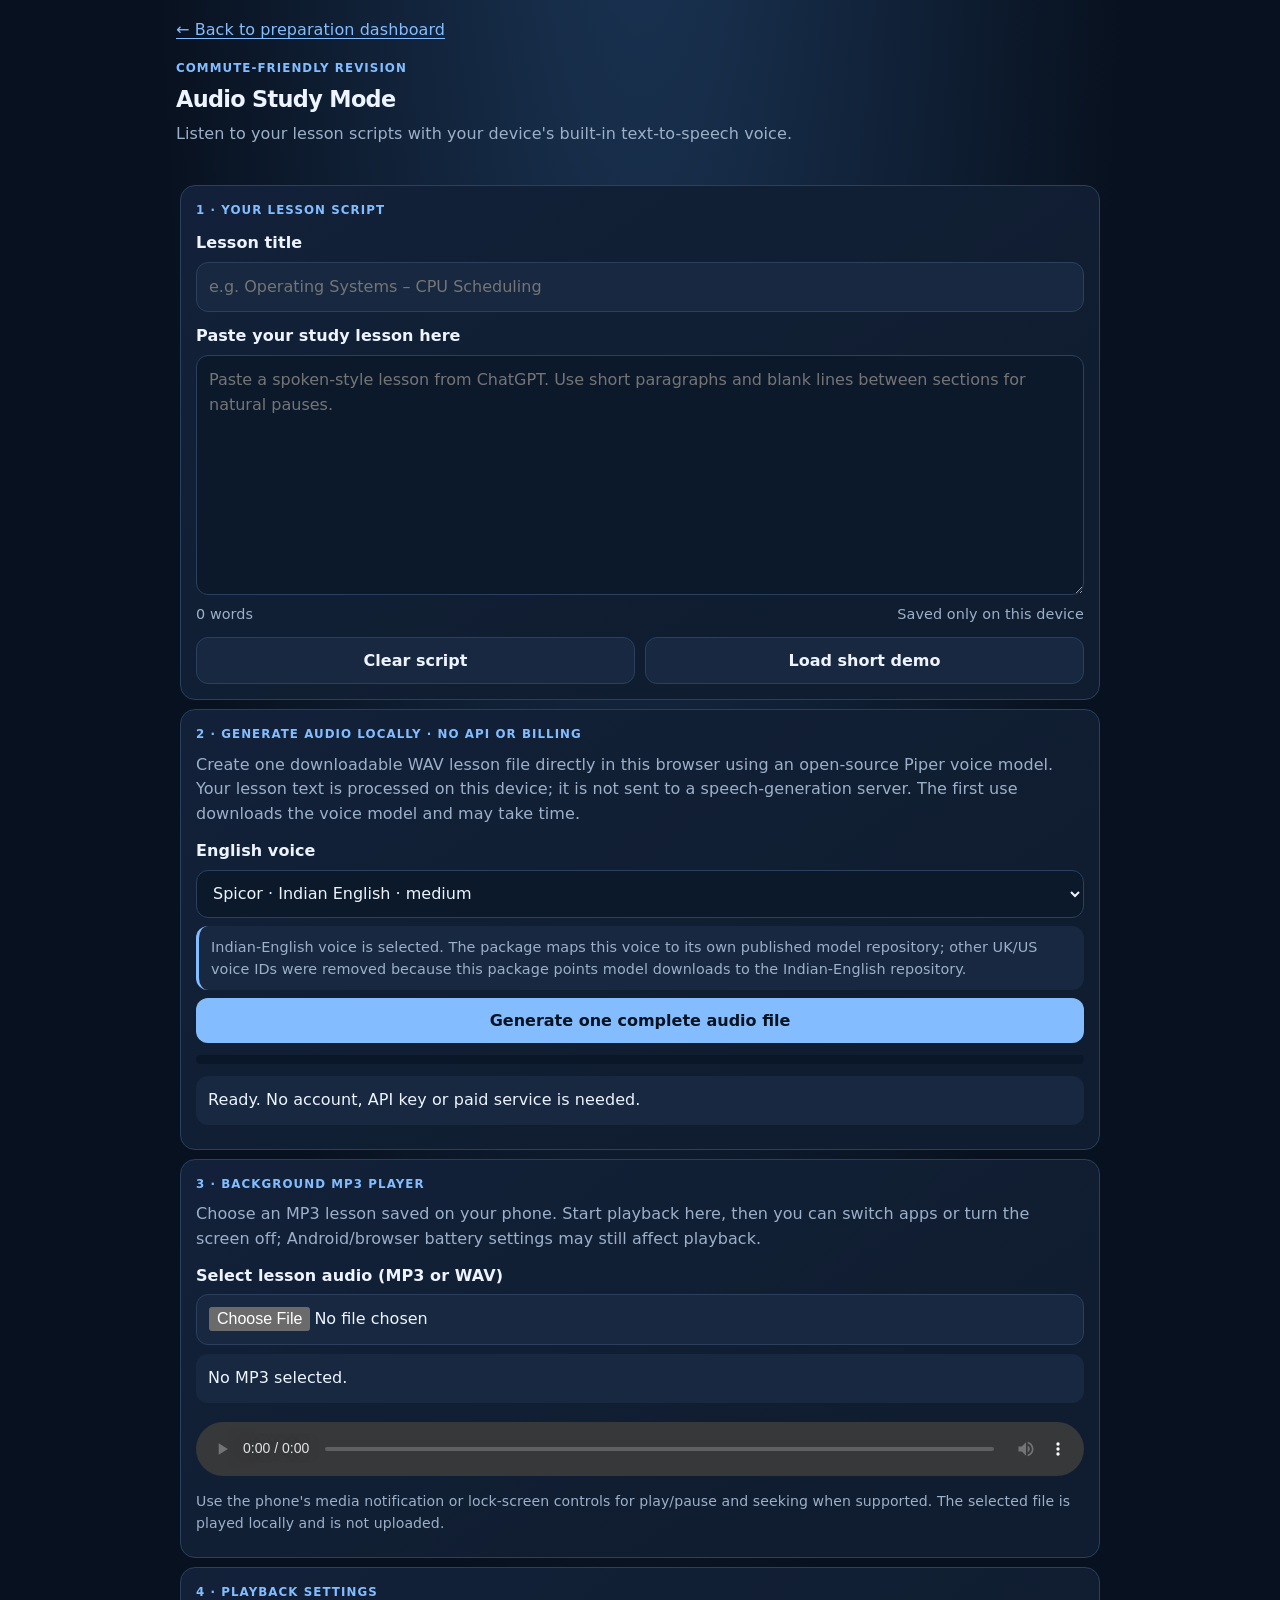
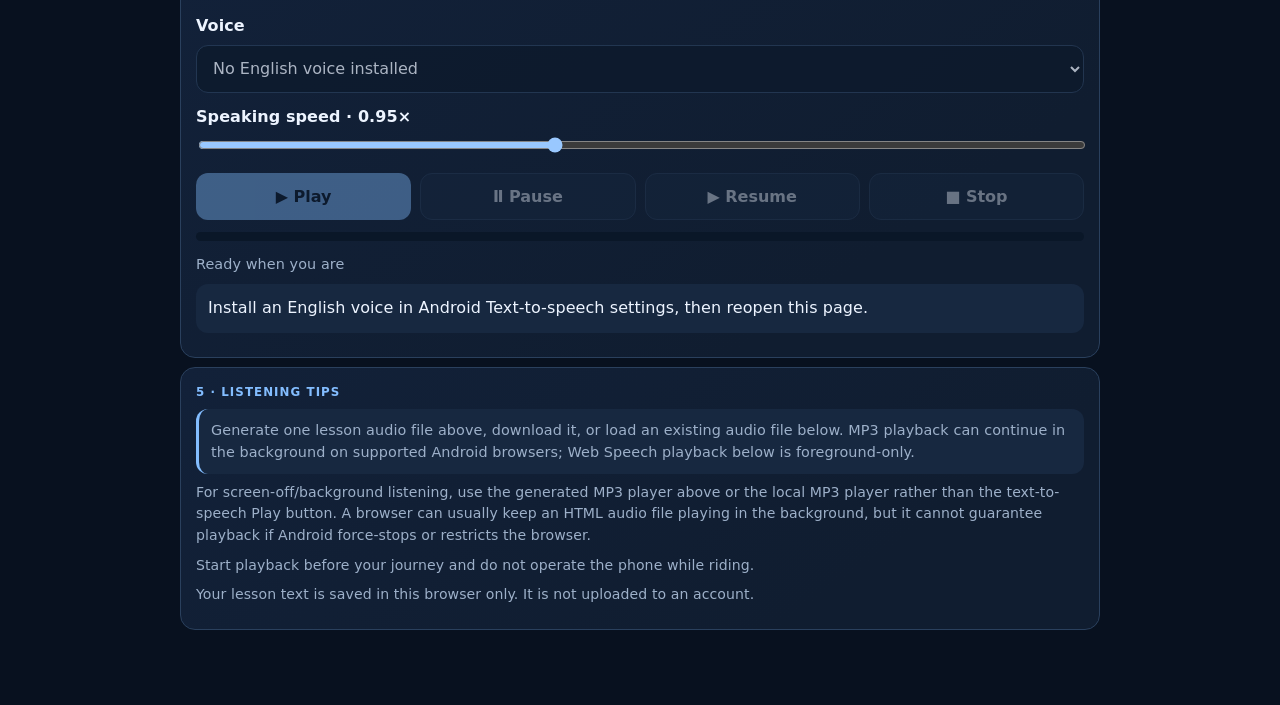
==== commit 2c542cab: "Bust cached shared UI stylesheet on all pages" ====
--- a/audio-study.html
+++ b/audio-study.html
@@ -2,7 +2,7 @@
 <html lang="en"><head><meta charset="utf-8"><meta name="viewport" content="width=device-width,initial-scale=1,viewport-fit=cover"><meta name="theme-color" content="#101827"><meta name="description" content="Listen to your TGPSC exam revision scripts"><title>Audio Study Mode | TGPSC Exam Companion</title>
 <style>
 :root{color-scheme:dark;--bg:#0b1220;--panel:#121d30;--panel2:#19263b;--line:#2a3a52;--text:#edf3fb;--muted:#9aabc1;--accent:#79b8ff;--good:#35c98a}*{box-sizing:border-box}body{margin:0;background:var(--bg);color:var(--text);font:17px/1.55 system-ui;padding-bottom:30px}header,main{max-width:760px;margin:auto;padding:18px}a{color:var(--accent)}h1{font-size:1.5rem;margin:8px 0}h2{font-size:1.12rem}.muted{color:var(--muted)}.card{background:var(--panel);border:1px solid var(--line);border-radius:18px;padding:17px;margin:13px 0}.eyebrow{font-size:.78rem;text-transform:uppercase;letter-spacing:.08em;color:var(--accent);font-weight:750}textarea,select{width:100%;background:var(--panel2);color:var(--text);border:1px solid var(--line);border-radius:12px;padding:13px;font:inherit}textarea{min-height:240px;resize:vertical}select{min-height:48px}.grid{display:grid;grid-template-columns:1fr 1fr;gap:10px}.btn{border:0;border-radius:12px;background:var(--accent);color:#071322;padding:13px 15px;font:700 1rem system-ui;min-height:48px}.btn.secondary{background:var(--panel2);border:1px solid var(--line);color:var(--text)}.btn:disabled{opacity:.4}.controls{display:grid;grid-template-columns:repeat(2,1fr);gap:9px;margin-top:12px}.progress{height:9px;background:var(--panel2);border-radius:9px;overflow:hidden;margin:12px 0}.progress span{display:block;height:100%;width:0;background:var(--good);transition:width .2s}.status{padding:12px;background:var(--panel2);border-radius:12px;min-height:48px}.meta{display:flex;justify-content:space-between;gap:10px;flex-wrap:wrap;font-size:.9rem;color:var(--muted)}label{display:block;font-weight:650;margin:12px 0 6px}.note{border-left:3px solid var(--accent);padding:10px 12px;background:var(--panel2);border-radius:8px;color:var(--muted);font-size:.9rem}@media(min-width:600px){.controls{grid-template-columns:repeat(4,1fr)}}
-</style><link rel="stylesheet" href="./app-ui.css"></head><body><header><a href="./index.html">← Back to preparation dashboard</a><div class="eyebrow" style="margin-top:16px">Commute-friendly revision</div><h1>Audio Study Mode</h1><p class="muted">Listen to your lesson scripts with your device's built-in text-to-speech voice.</p></header><main>
+</style><link rel="stylesheet" href="./app-ui.css?v=2"></head><body><header><a href="./index.html">← Back to preparation dashboard</a><div class="eyebrow" style="margin-top:16px">Commute-friendly revision</div><h1>Audio Study Mode</h1><p class="muted">Listen to your lesson scripts with your device's built-in text-to-speech voice.</p></header><main>
 <section class="card"><div class="eyebrow">1 · Your lesson script</div><label for="scriptTitle">Lesson title</label><input id="scriptTitle" type="text" maxlength="100" placeholder="e.g. Operating Systems – CPU Scheduling" style="width:100%;background:var(--panel2);color:var(--text);border:1px solid var(--line);border-radius:12px;padding:12px;font:inherit">
 <label for="scriptText">Paste your study lesson here</label><textarea id="scriptText" placeholder="Paste a spoken-style lesson from ChatGPT. Use short paragraphs and blank lines between sections for natural pauses."></textarea>
 <div class="meta"><span id="wordCount">0 words</span><span id="saveState">Saved only on this device</span></div>
--- a/app-ui.css
+++ b/app-ui.css
@@ -1,4 +1,4 @@
-/* Shared TGPSC Exam Companion UI system — v1 */
+/* Shared TGPSC Exam Companion UI system — v2: compact, chat-like reading layout */
 :root{color-scheme:dark;--bg:#08111f;--panel:#101d30;--panel2:#172840;--line:#2a405d;--text:#edf4ff;--muted:#9db0c9;--accent:#83bdff;--good:#42d6a0;--warn:#ffd477;--bad:#ff8585;--focus:#ffe08a;--radius:18px}
 *{box-sizing:border-box}
 html{scroll-behavior:smooth;-webkit-text-size-adjust:100%}
@@ -40,3 +40,41 @@
 @media(min-width:700px){body{font-size:17px}header,main{max-width:960px}.card{padding:21px}}
 @media(max-width:420px){header{padding:18px 15px 8px}main{padding-inline:12px}.card{padding:15px;border-radius:16px}nav button{font-size:.64rem!important}}
 @media(prefers-reduced-motion:reduce){html{scroll-behavior:auto}*,*::before,*::after{transition:none!important;animation:none!important}}
+
+/* Mobile-first reading layout: use the screen, not nested card frames. */
+body{font-size:16px;line-height:1.55}
+header,main{width:100%;max-width:960px;margin-inline:auto}
+header{padding:18px 16px 8px}
+main{padding:8px 12px 28px}
+h1{font-size:1.4rem;line-height:1.25}
+h2{font-size:1.18rem;line-height:1.35}
+h3{font-size:1.04rem;line-height:1.4}
+.qtext{font-size:1.08rem!important;line-height:1.55!important;font-weight:650;margin:14px 0!important}
+.option{font-size:1rem!important;line-height:1.5!important;padding:13px 14px!important;min-height:0!important}
+.option b{font-size:1rem!important}
+.review-option{font-size:1rem;line-height:1.5;padding:11px 12px}
+p,.muted{font-size:1rem;line-height:1.55}
+.small,.muted.small{font-size:.88rem}
+.eyebrow{font-size:.74rem}
+.card{padding:15px;margin:9px 0;border-radius:15px;box-shadow:none}
+/* A card inside another card should read as a section, not another framed panel. */
+.card .card:not(.stat):not(.kpi):not(.rev-kpi){background:transparent;border:0;border-radius:0;box-shadow:none;padding:8px 0;margin:8px 0}
+.card .card:not(.stat):not(.kpi):not(.rev-kpi)>.card{padding:6px 0}
+.card .stats .card,.card .stat,.card .kpi,.card .rev-kpi{background:var(--panel2);border:1px solid var(--line);border-radius:12px;padding:11px;box-shadow:none}
+#quiz>.card,#results>.card{padding:15px}
+#quiz .option{margin:8px 0}
+nav{display:grid!important;grid-template-columns:repeat(6,minmax(0,1fr))!important;gap:0!important}
+nav button{min-width:0!important;white-space:normal;font-size:.7rem!important;line-height:1.25!important;padding:6px 1px!important}
+@media(max-width:420px){
+ header{padding:16px 13px 6px}
+ main{padding:7px 10px 24px}
+ .card{padding:13px;margin:8px 0;border-radius:13px}
+ .qtext{font-size:1.04rem!important}
+ .option{font-size:.96rem!important;padding:12px!important}
+ nav button{font-size:.63rem!important}
+}
+@media(min-width:700px){
+ body{font-size:16px}
+ header,main{max-width:960px}
+ main{padding:12px 20px 36px}
+}
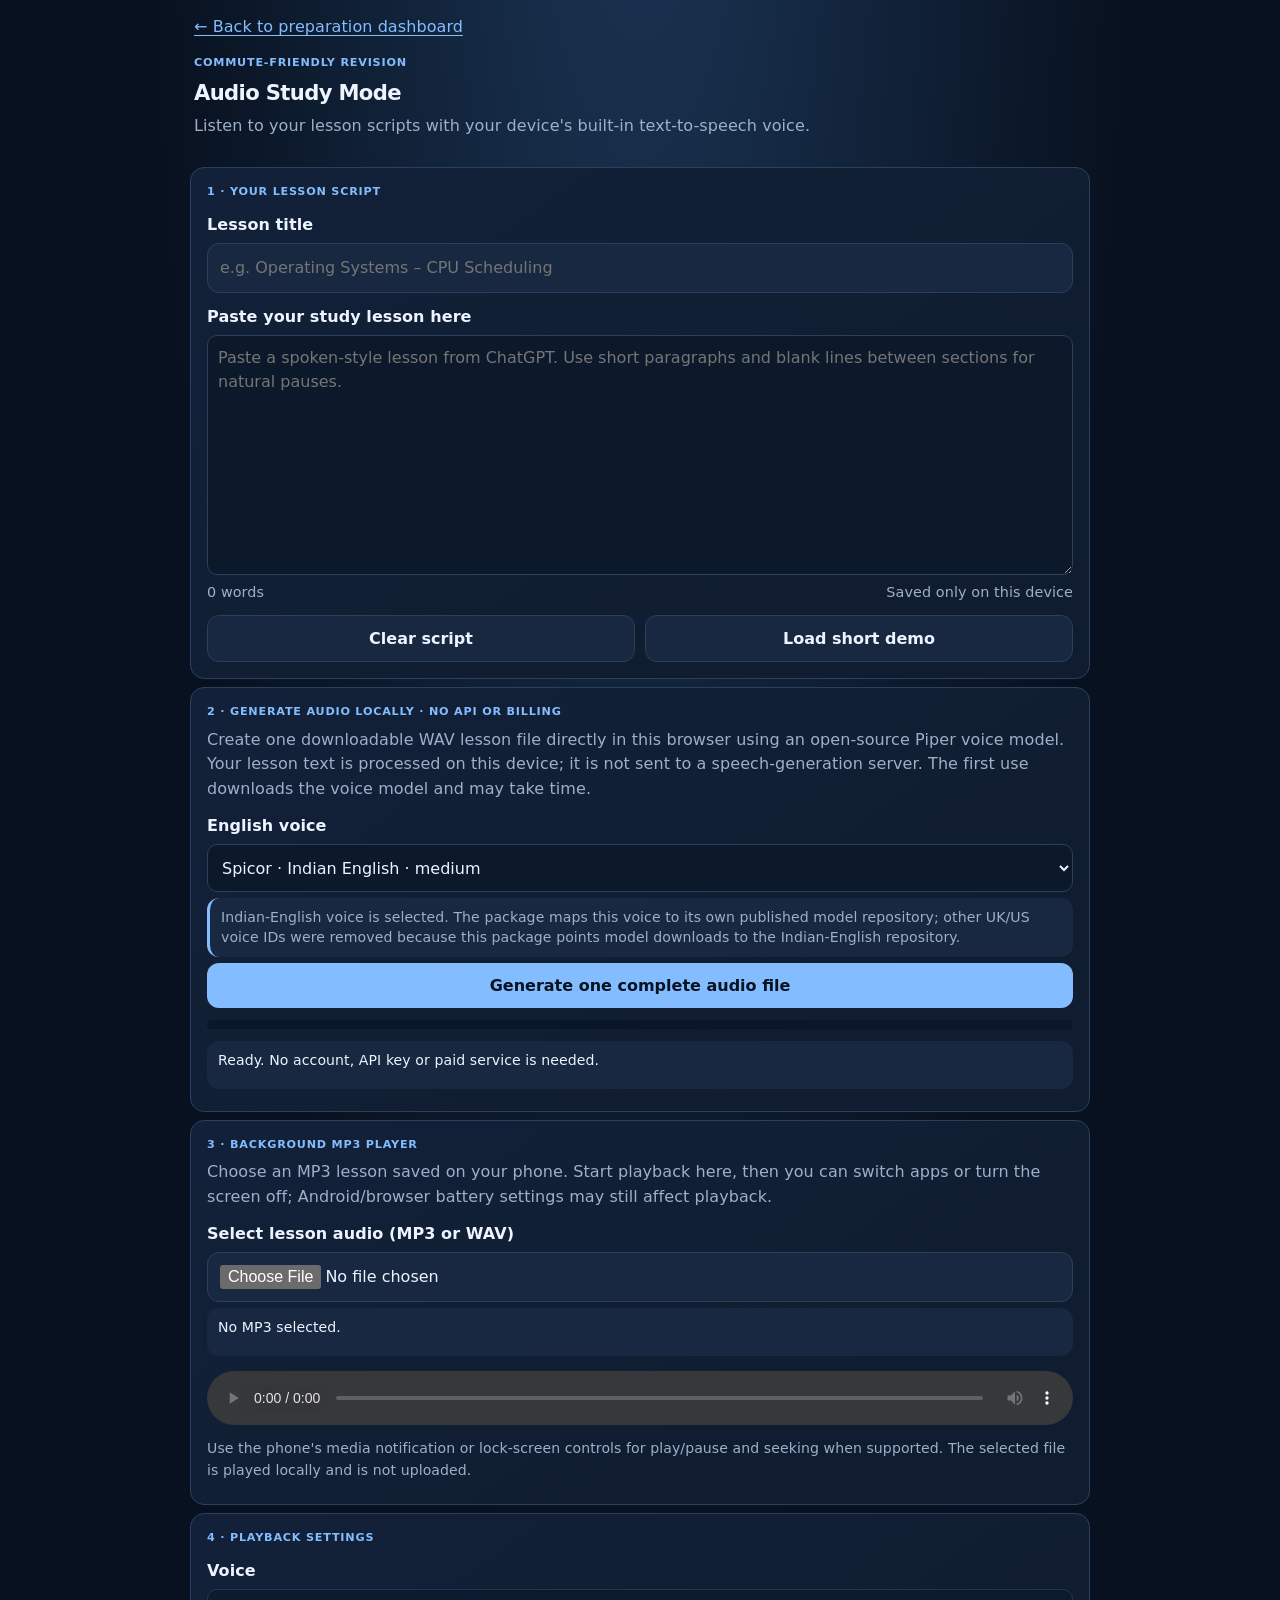
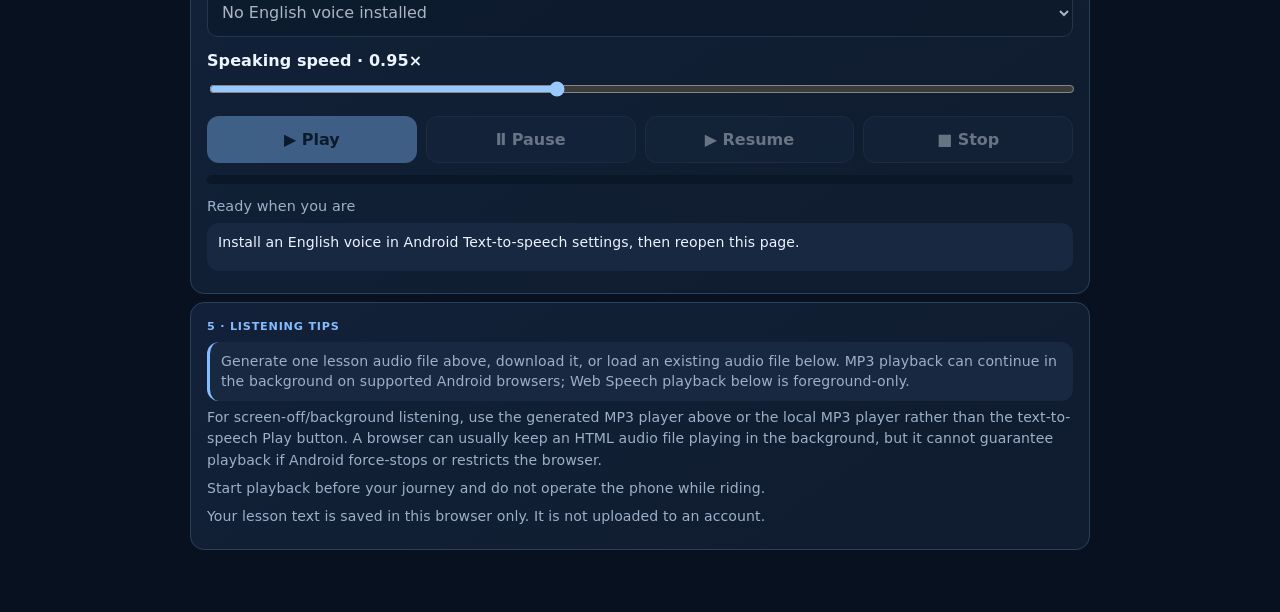
==== commit 45362165: "Refresh shared compact UI stylesheet on all pages" ====
--- a/audio-study.html
+++ b/audio-study.html
@@ -2,7 +2,7 @@
 <html lang="en"><head><meta charset="utf-8"><meta name="viewport" content="width=device-width,initial-scale=1,viewport-fit=cover"><meta name="theme-color" content="#101827"><meta name="description" content="Listen to your TGPSC exam revision scripts"><title>Audio Study Mode | TGPSC Exam Companion</title>
 <style>
 :root{color-scheme:dark;--bg:#0b1220;--panel:#121d30;--panel2:#19263b;--line:#2a3a52;--text:#edf3fb;--muted:#9aabc1;--accent:#79b8ff;--good:#35c98a}*{box-sizing:border-box}body{margin:0;background:var(--bg);color:var(--text);font:17px/1.55 system-ui;padding-bottom:30px}header,main{max-width:760px;margin:auto;padding:18px}a{color:var(--accent)}h1{font-size:1.5rem;margin:8px 0}h2{font-size:1.12rem}.muted{color:var(--muted)}.card{background:var(--panel);border:1px solid var(--line);border-radius:18px;padding:17px;margin:13px 0}.eyebrow{font-size:.78rem;text-transform:uppercase;letter-spacing:.08em;color:var(--accent);font-weight:750}textarea,select{width:100%;background:var(--panel2);color:var(--text);border:1px solid var(--line);border-radius:12px;padding:13px;font:inherit}textarea{min-height:240px;resize:vertical}select{min-height:48px}.grid{display:grid;grid-template-columns:1fr 1fr;gap:10px}.btn{border:0;border-radius:12px;background:var(--accent);color:#071322;padding:13px 15px;font:700 1rem system-ui;min-height:48px}.btn.secondary{background:var(--panel2);border:1px solid var(--line);color:var(--text)}.btn:disabled{opacity:.4}.controls{display:grid;grid-template-columns:repeat(2,1fr);gap:9px;margin-top:12px}.progress{height:9px;background:var(--panel2);border-radius:9px;overflow:hidden;margin:12px 0}.progress span{display:block;height:100%;width:0;background:var(--good);transition:width .2s}.status{padding:12px;background:var(--panel2);border-radius:12px;min-height:48px}.meta{display:flex;justify-content:space-between;gap:10px;flex-wrap:wrap;font-size:.9rem;color:var(--muted)}label{display:block;font-weight:650;margin:12px 0 6px}.note{border-left:3px solid var(--accent);padding:10px 12px;background:var(--panel2);border-radius:8px;color:var(--muted);font-size:.9rem}@media(min-width:600px){.controls{grid-template-columns:repeat(4,1fr)}}
-</style><link rel="stylesheet" href="./app-ui.css?v=2"></head><body><header><a href="./index.html">← Back to preparation dashboard</a><div class="eyebrow" style="margin-top:16px">Commute-friendly revision</div><h1>Audio Study Mode</h1><p class="muted">Listen to your lesson scripts with your device's built-in text-to-speech voice.</p></header><main>
+</style><link rel="stylesheet" href="./app-ui.css?v=6"></head><body><header><a href="./index.html">← Back to preparation dashboard</a><div class="eyebrow" style="margin-top:16px">Commute-friendly revision</div><h1>Audio Study Mode</h1><p class="muted">Listen to your lesson scripts with your device's built-in text-to-speech voice.</p></header><main>
 <section class="card"><div class="eyebrow">1 · Your lesson script</div><label for="scriptTitle">Lesson title</label><input id="scriptTitle" type="text" maxlength="100" placeholder="e.g. Operating Systems – CPU Scheduling" style="width:100%;background:var(--panel2);color:var(--text);border:1px solid var(--line);border-radius:12px;padding:12px;font:inherit">
 <label for="scriptText">Paste your study lesson here</label><textarea id="scriptText" placeholder="Paste a spoken-style lesson from ChatGPT. Use short paragraphs and blank lines between sections for natural pauses."></textarea>
 <div class="meta"><span id="wordCount">0 words</span><span id="saveState">Saved only on this device</span></div>
--- a/app-ui.css
+++ b/app-ui.css
@@ -78,3 +78,128 @@
  header,main{max-width:960px}
  main{padding:12px 20px 36px}
 }
+
+/* Results/review screen: compact, edge-to-edge content hierarchy. */
+#results>.card{background:transparent!important;border:0!important;box-shadow:none!important;padding:0!important;margin:0!important}
+#resultBody>.card{background:transparent!important;border:0!important;box-shadow:none!important;border-radius:0!important;padding:12px 0!important;margin:0!important}
+#resultBody>.card+.card{border-top:1px solid var(--line)!important}
+#resultBody>.card .eyebrow{font-size:.72rem!important}
+#resultBody>.card>p{font-size:1rem!important;line-height:1.5!important;margin:8px 0!important}
+.review-option{background:#17263b!important;border:1px solid #2b3e58!important;border-radius:12px!important;padding:11px 13px!important;margin:7px 0!important;font-size:.96rem!important;line-height:1.45!important}
+.review-option b{font-size:.98rem!important;line-height:1.45!important}
+.review-option .muted{font-size:.9rem!important;line-height:1.45!important}
+.review-option.correct{background:#12392f!important;border:2px solid var(--success)!important}
+.review-option.incorrect{background:#43262d!important;border:2px solid var(--danger)!important}
+.review-tag{font-size:.7rem!important;padding:2px 7px!important}
+.recall-aid{background:transparent!important;border:0!important;border-top:1px solid var(--line)!important;border-radius:0!important;padding:11px 0 0!important;margin:12px 0 0!important}
+.recall-aid>b{font-size:1.05rem!important;line-height:1.4!important}
+.recall-aid .aid-cue{font-size:.96rem!important;line-height:1.5!important}
+.aid-diagram{font-size:.82rem!important}
+#resultBody>.notice{margin:0 0 12px!important;font-size:.9rem!important;line-height:1.45!important}
+@media(max-width:420px){
+ #results>.card{padding:0!important}
+ #resultBody>.card{padding:10px 0!important}
+ .review-option{padding:10px 11px!important;font-size:.92rem!important}
+ .review-option b{font-size:.94rem!important}
+ .review-option .muted{font-size:.86rem!important}
+ .recall-aid .aid-cue{font-size:.92rem!important}
+}
+
+/* Study-flow polish: progressive disclosure and a quieter home screen. */
+.review-question{padding:14px 0;border-bottom:1px solid var(--line)}
+.review-question:last-child{border-bottom:0}
+.review-topic{display:block;margin-top:4px;font-size:.9rem;color:var(--muted)}
+.review-stem{font-size:1.02rem!important;line-height:1.5!important;margin:9px 0 12px!important}
+.review-option{padding:10px 12px!important;margin:7px 0!important}
+.review-option-head{display:flex;align-items:flex-start;justify-content:space-between;gap:8px;flex-wrap:wrap}
+.review-option-head>b{font-size:.94rem!important;line-height:1.45!important}
+.review-explain{margin-top:6px;border-top:1px solid #ffffff12;padding-top:5px}
+.review-explain summary,.recall-aid summary{font-size:.83rem;font-weight:650;color:var(--accent);padding:4px 0;cursor:pointer;list-style-position:inside}
+.review-explain p{font-size:.88rem!important;line-height:1.5!important;margin:6px 0 2px!important;color:var(--muted)}
+.recall-aid{display:block;margin:10px 0 0!important;padding:8px 0 0!important;border-top:1px solid var(--line)!important}
+.recall-aid .aid-cue{font-size:.9rem!important;line-height:1.5!important;margin:7px 0}
+.home-tools h3{margin:3px 0 12px}
+.home-tool-grid{display:grid;grid-template-columns:repeat(2,minmax(0,1fr));gap:8px}
+.home-tool-grid>a,.home-tool-more{display:block;min-width:0;padding:11px 12px;border:1px solid var(--line);border-radius:12px;background:var(--panel2);text-decoration:none;color:var(--text)}
+.home-tool-grid>a b,.home-tool-more summary b{display:block;font-size:.91rem}
+.home-tool-grid>a span{display:block;font-size:.78rem;color:var(--muted);line-height:1.4;margin-top:3px}
+.home-tool-more summary{list-style:none;cursor:pointer}
+.home-tool-more summary::-webkit-details-marker{display:none}
+.home-tool-more p{margin:6px 0;font-size:.8rem}
+.home-tool-more>a{font-size:.85rem}
+.home-privacy{margin:11px 0 0}
+@media(max-width:420px){
+ .review-question{padding:11px 0}
+ .review-stem{font-size:.98rem!important}
+ .review-option{padding:9px 10px!important}
+ .review-option-head>b{font-size:.9rem!important}
+ .home-tool-grid{gap:7px}
+ .home-tool-grid>a,.home-tool-more{padding:10px}
+}
+
+/* Always-visible memory trick: one consistent study message per question. */
+.recall-aid{display:block!important;background:#2b281b!important;border:1px solid #76602b!important;border-radius:12px!important;padding:12px 13px!important;margin:11px 0 0!important}
+.memory-trick-title{font-size:.96rem;font-weight:800;color:#ffda83;margin:0 0 7px}
+.recall-aid .aid-cue{font-size:.91rem!important;line-height:1.55!important;color:#f1e8d1;margin:0!important}
+.recall-aid .aid-diagram{margin:9px 0 0!important;padding:9px!important;background:#171d29!important;border-radius:9px!important;font-size:.82rem!important}
+.review-explain[open] p{padding-top:5px}
+@media(max-width:420px){.recall-aid{padding:10px 11px!important}.memory-trick-title{font-size:.92rem}.recall-aid .aid-cue{font-size:.88rem!important}}
+
+/* v3 compactness pass — consistent density across every app page */
+:root{--radius:14px}
+body{font-size:15px;line-height:1.5}
+header{padding:15px 14px 6px}
+main{padding:7px 10px 24px}
+h1{font-size:1.32rem;line-height:1.25}
+h2{font-size:1.13rem;line-height:1.32}
+h3{font-size:1rem;line-height:1.35}
+p{margin-block:.42em}
+.card{padding:12px;margin:8px 0;border-radius:14px}
+.card .card:not(.stat):not(.kpi):not(.rev-kpi){padding:6px 0;margin:6px 0}
+.stats{gap:7px}
+.stat,.kpi,.rev-kpi{padding:9px!important;border-radius:11px!important}
+.stat strong,.kpi strong,.rev-kpi strong{font-size:1.18rem}
+.eyebrow{font-size:.7rem;letter-spacing:.07em}
+.btn,button{min-height:42px}
+input:not([type=checkbox]):not([type=radio]):not([type=range]),select,textarea{padding:10px;border-radius:10px}
+table{font-size:.88rem}
+th,td{padding:8px 6px}
+.notice,.note,.status{padding:9px 11px;font-size:.88rem;line-height:1.45}
+.qtext{font-size:1.04rem!important;line-height:1.5!important;margin:10px 0!important}
+.option{font-size:.94rem!important;line-height:1.45!important;padding:10px 11px!important}
+.option b{font-size:.95rem!important}
+.review-question{padding:10px 0}
+.review-stem{font-size:.96rem!important;line-height:1.48!important;margin:7px 0 9px!important}
+.review-option{padding:8px 10px!important;margin:5px 0!important;border-radius:10px!important}
+.review-option-head>b{font-size:.9rem!important;line-height:1.4!important}
+.review-explain summary,.recall-aid summary{font-size:.8rem;padding:3px 0}
+.review-explain p{font-size:.84rem!important;line-height:1.45!important}
+.recall-aid{padding:9px 10px!important;margin:8px 0 0!important;border-radius:10px!important}
+.memory-trick-title{font-size:.88rem;margin-bottom:5px}
+.recall-aid .aid-cue{font-size:.85rem!important;line-height:1.45!important}
+.recall-aid .aid-diagram{font-size:.76rem!important;padding:7px!important;margin-top:7px!important}
+.home-tool-grid{gap:7px}
+.home-tool-grid>a,.home-tool-more{padding:9px 10px}
+.home-tool-grid>a b,.home-tool-more summary b{font-size:.86rem}
+.home-tool-grid>a span{font-size:.74rem}
+nav button{min-height:46px!important;font-size:.66rem!important;padding:5px 0!important}
+@media(max-width:420px){
+ body{font-size:15px}
+ header{padding:13px 11px 5px}
+ main{padding:6px 9px 20px}
+ .card{padding:10px;margin:7px 0;border-radius:12px}
+ h1{font-size:1.25rem}
+ h2{font-size:1.08rem}
+ h3{font-size:.96rem}
+ .qtext{font-size:1rem!important}
+ .option{font-size:.91rem!important;padding:9px!important}
+ .review-stem{font-size:.93rem!important}
+ .review-option-head>b{font-size:.87rem!important}
+ .recall-aid .aid-cue{font-size:.82rem!important}
+ nav button{font-size:.61rem!important;min-height:44px!important}
+}
+@media(min-width:700px){
+ body{font-size:16px}
+ header,main{max-width:920px}
+ .card{padding:16px}
+}
